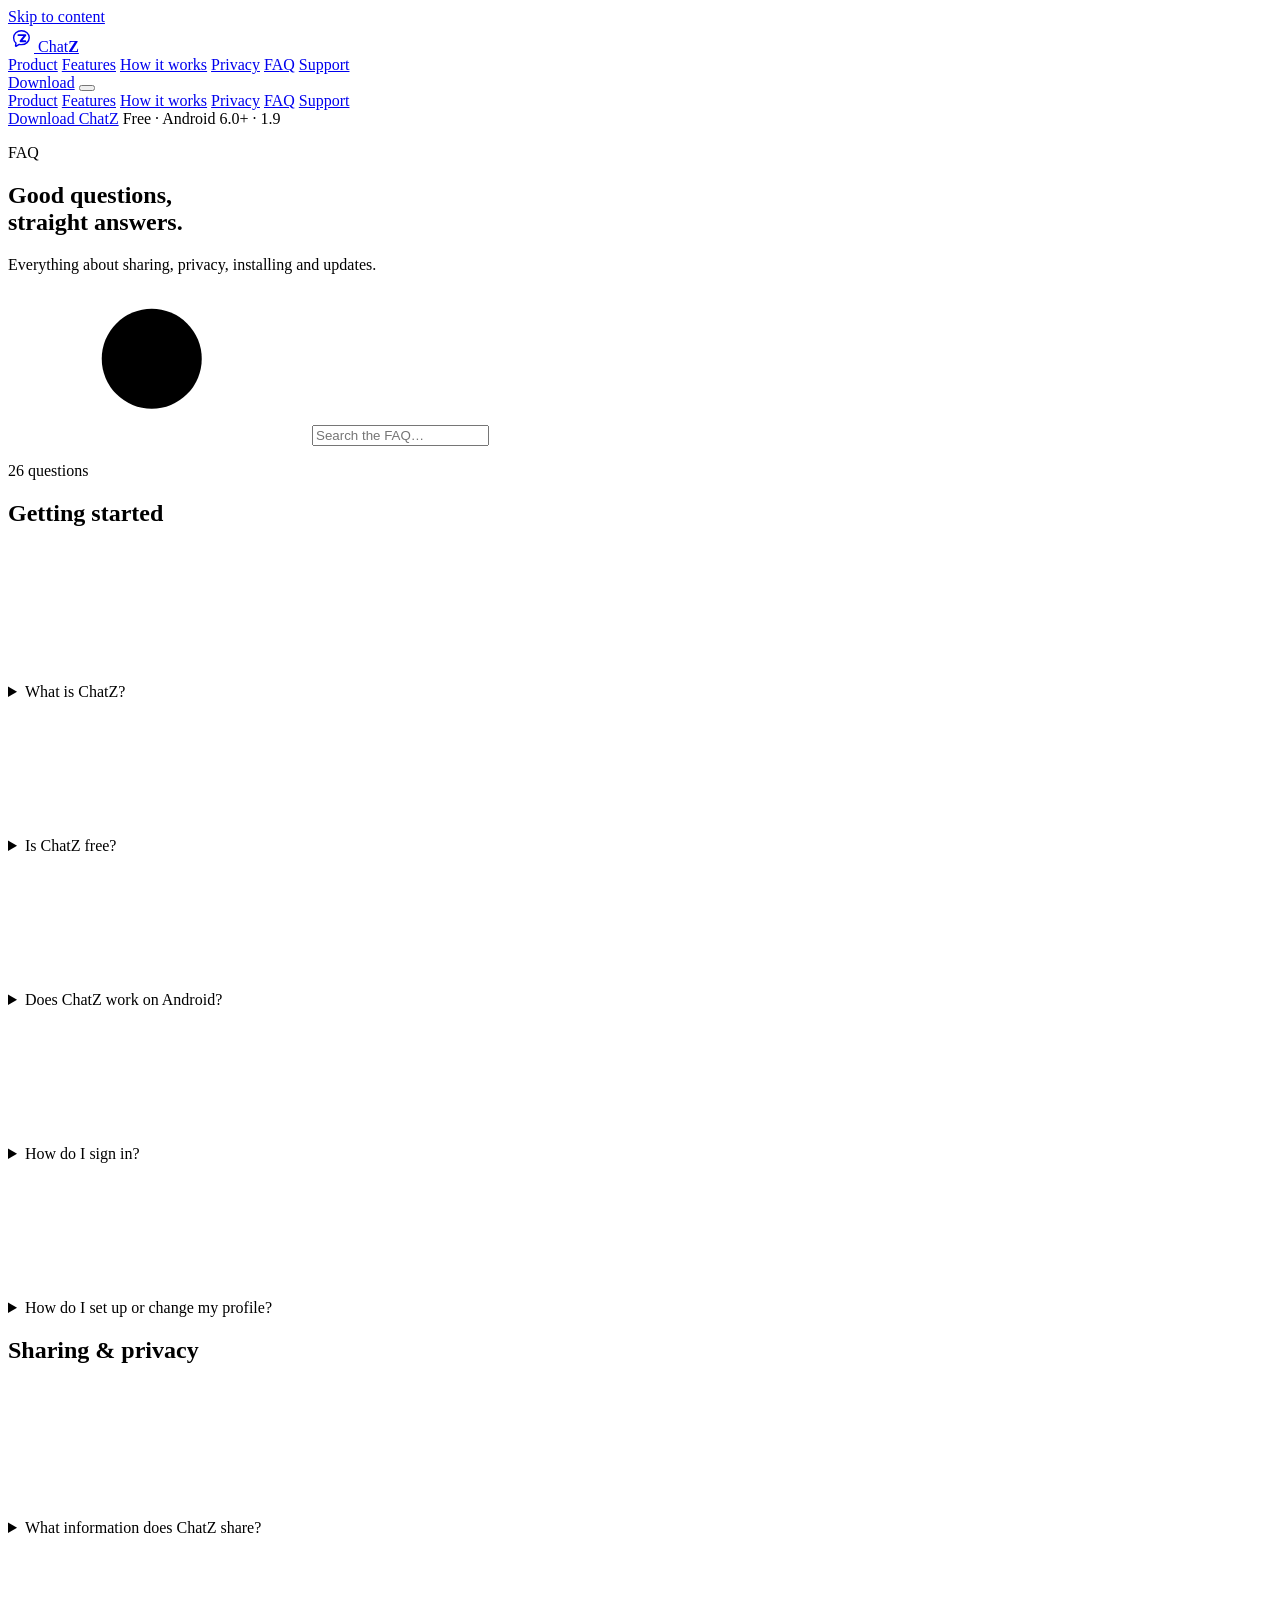
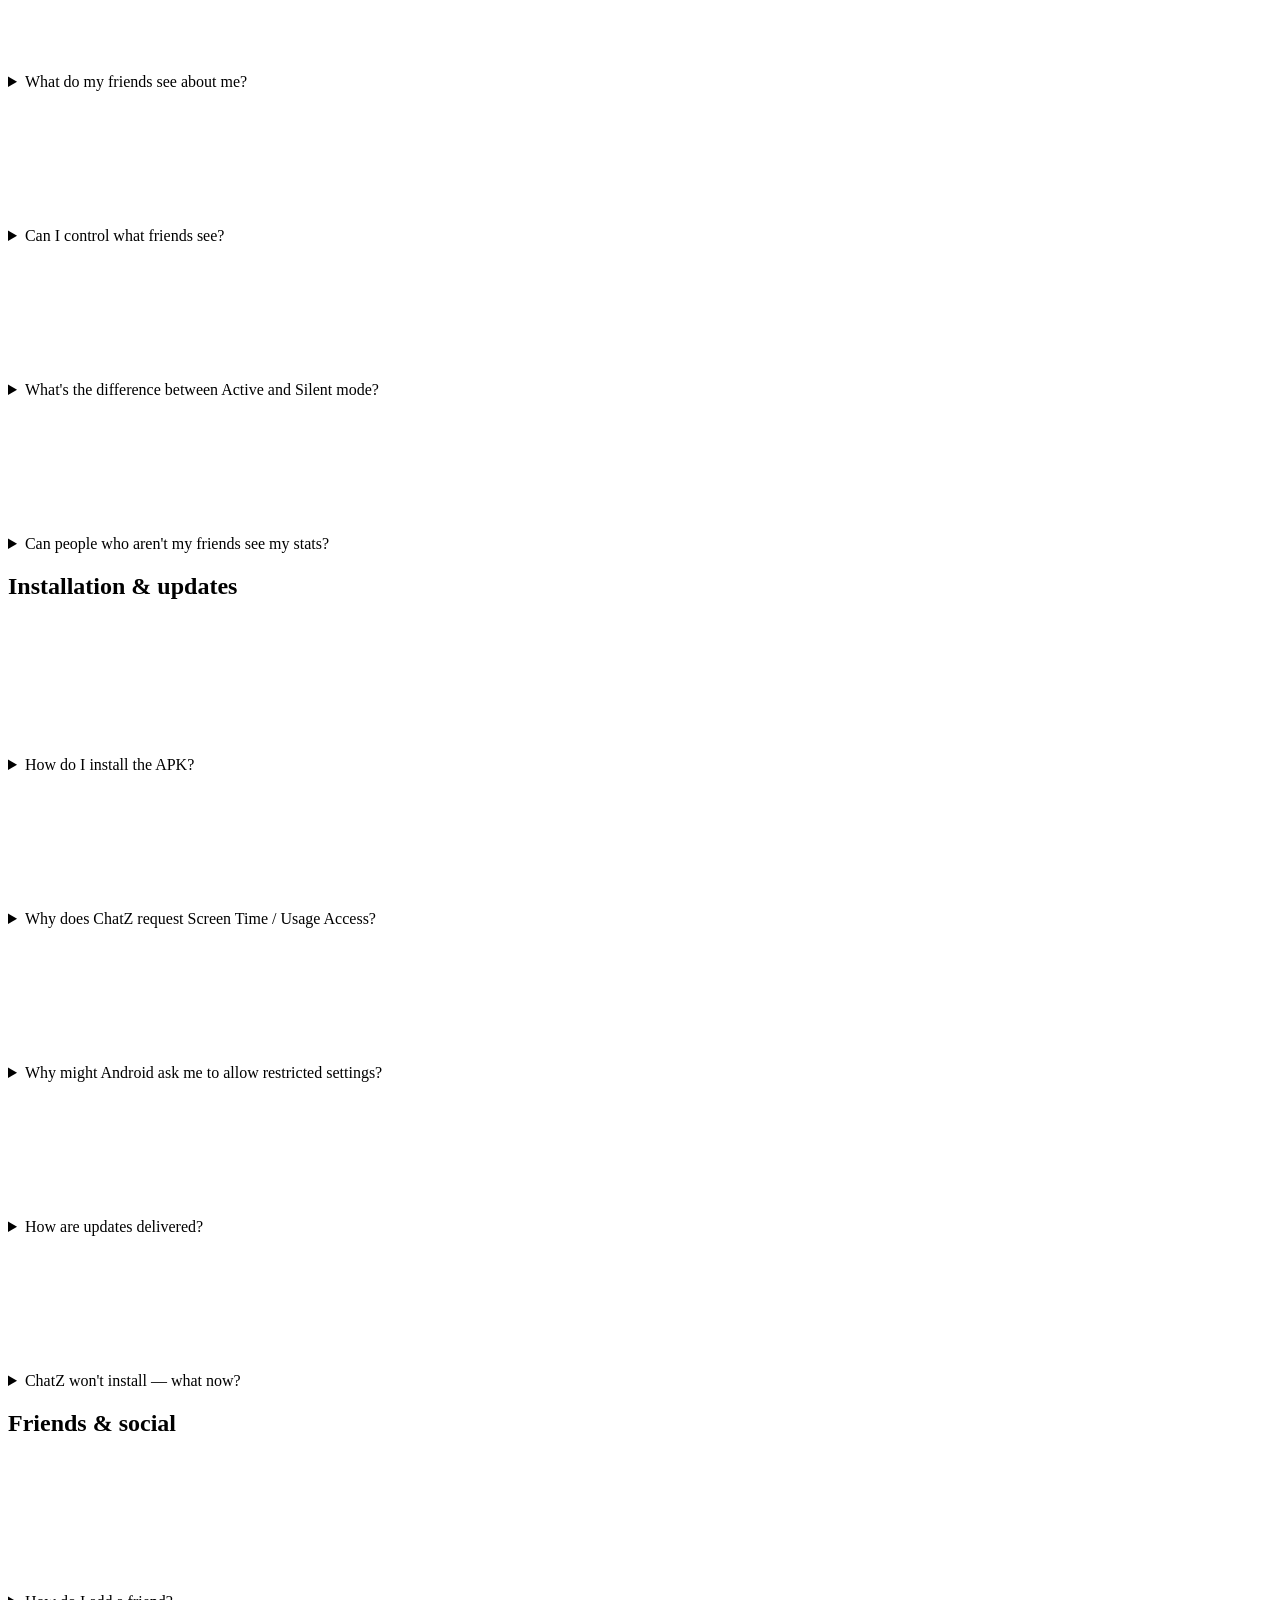
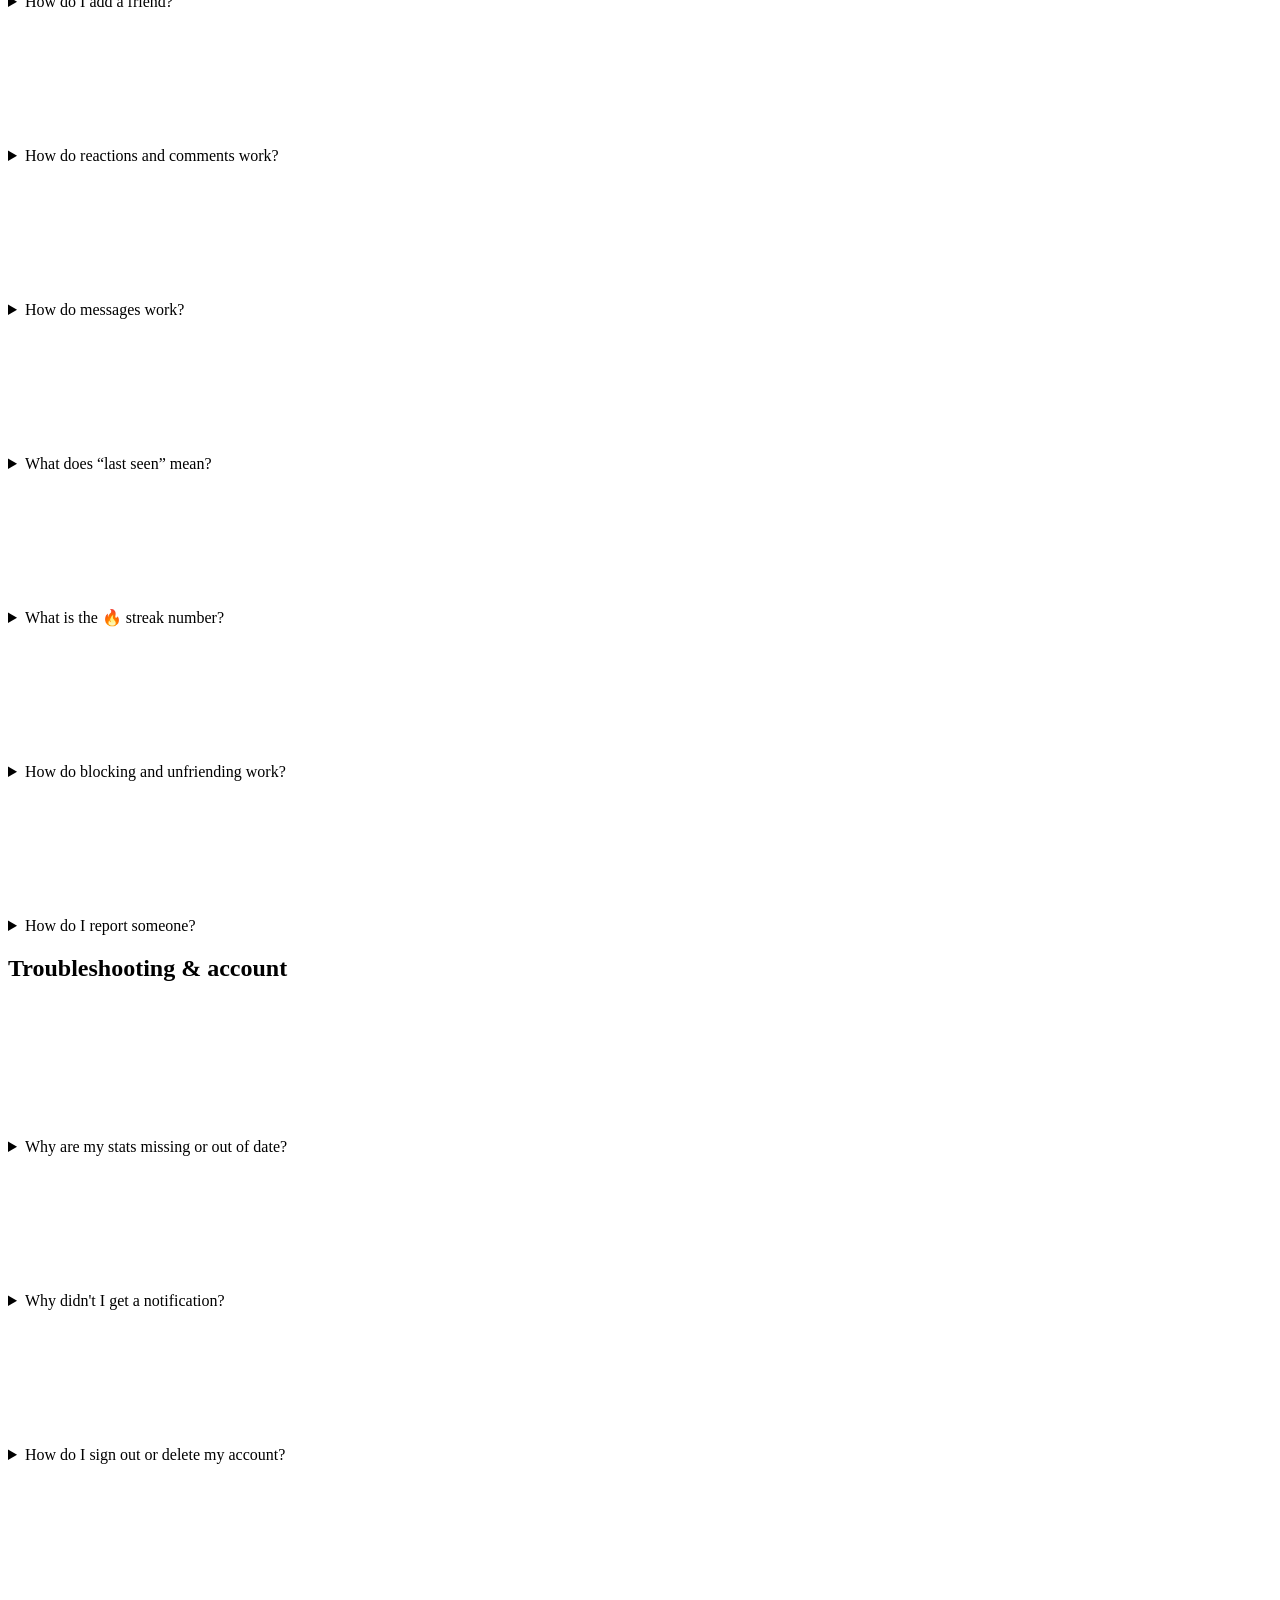
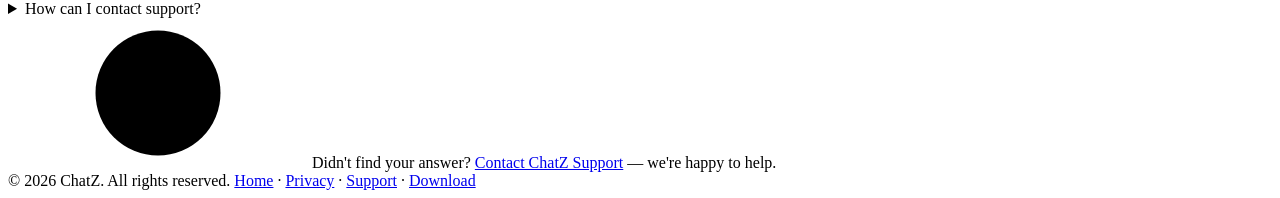
==== faq.html @ ac5f116c "Polish canonical URLs for clean routes" ====
<!DOCTYPE html>
<html lang="en">
<head>
  <meta charset="UTF-8" />
  <meta name="viewport" content="width=device-width, initial-scale=1.0, viewport-fit=cover" />
  <title>FAQ — ChatZ</title>
  <meta name="description" content="Answers about ChatZ: what it shares, privacy controls, installing the APK, restricted settings, updates, permissions, friends, and support." />
  <meta name="theme-color" content="#070709" />
  <link rel="icon" type="image/svg+xml" href="assets/favicon.svg" />
  <link rel="preload" href="assets/fonts/InterVariable.woff2" as="font" type="font/woff2" crossorigin />
  <link rel="stylesheet" href="css/styles.css" />
  <meta property="og:type" content="website" />
  <meta property="og:site_name" content="ChatZ" />
  <meta property="og:title" content="FAQ — ChatZ" />
  <meta property="og:description" content="Answers about sharing, privacy, installing, updates and support." />
  <link rel="canonical" href="https://chatz-website.vercel.app/faq" />
  <meta property="og:url" content="https://chatz-website.vercel.app/faq" />
  <meta property="og:image" content="https://chatz-website.vercel.app/assets/og.png" />
  <meta property="og:image:width" content="1200" />
  <meta property="og:image:height" content="630" />
  <meta property="og:image:alt" content="ChatZ — a dark app screen showing today's screen time shared with a small circle of friends" />
  <meta name="twitter:card" content="summary_large_image" />
  <meta name="twitter:title" content="FAQ — ChatZ" />
  <meta name="twitter:description" content="Answers about sharing, privacy, installing, updates and support." />
  <meta name="twitter:image" content="https://chatz-website.vercel.app/assets/og.png" />
</head>
<body>

<a class="skip-link" href="#main">Skip to content</a>

<svg xmlns="http://www.w3.org/2000/svg" style="display:none" aria-hidden="true">
  <symbol id="i-arrow-right" viewBox="0 0 24 24"><line x1="5" y1="12" x2="19" y2="12"/><polyline points="12 5 19 12 12 19"/></symbol>
  <symbol id="i-plus" viewBox="0 0 24 24"><line x1="12" y1="5" x2="12" y2="19"/><line x1="5" y1="12" x2="19" y2="12"/></symbol>
  <symbol id="i-search" viewBox="0 0 24 24"><circle cx="11" cy="11" r="8"/><line x1="21" y1="21" x2="16.65" y2="16.65"/></symbol>
  <symbol id="i-buoy" viewBox="0 0 24 24"><circle cx="12" cy="12" r="10"/><circle cx="12" cy="12" r="4"/><line x1="4.93" y1="4.93" x2="9.17" y2="9.17"/><line x1="14.83" y1="14.83" x2="19.07" y2="19.07"/><line x1="14.83" y1="9.17" x2="19.07" y2="4.93"/><line x1="4.93" y1="19.07" x2="9.17" y2="14.83"/></symbol>
  <symbol id="i-download" viewBox="0 0 24 24"><path d="M21 15v4a2 2 0 0 1-2 2H5a2 2 0 0 1-2-2v-4"/><polyline points="7 10 12 15 17 10"/><line x1="12" y1="15" x2="12" y2="3"/></symbol>
  <symbol id="i-chevron" viewBox="0 0 24 24"><polyline points="6 9 12 15 18 9"/></symbol>
</svg>

<header class="nav" id="siteNav">
  <div class="container nav__inner">
    <a class="brand" href="/" aria-label="ChatZ — home">
      <span class="brand__mark" aria-hidden="true">
        <svg viewBox="0 0 120 120" width="26" height="26"><path d="M62 22c20.4 0 36 14.3 36 32 0 17.7-15.6 32-36 32-3.6 0-7.1-.5-10.3-1.3l-13.4 8.2c-1.6 1-3.7-.3-3.4-2.2l1.9-11.9C29.5 73.4 26 65.6 26 54c0-17.7 15.6-32 36-32z" fill="none" stroke="currentColor" stroke-width="6.5" stroke-linejoin="round"/><path d="M48 42h32l-22 28h22" fill="none" stroke="currentColor" stroke-width="9" stroke-linecap="round" stroke-linejoin="round"/></svg>
      </span>
      <span class="brand__word">Chat<b>Z</b></span>
    </a>
    <nav class="nav__links" aria-label="Primary">
      <a href="/#product">Product</a>
      <a href="/#features">Features</a>
      <a href="/#how">How it works</a>
      <a href="privacy">Privacy</a>
      <a href="faq" aria-current="page">FAQ</a>
      <a href="support">Support</a>
    </nav>
    <div class="nav__actions">
      <a class="btn btn--white btn--sm" href="/#download">Download</a>
      <button class="nav__burger" type="button" aria-expanded="false" aria-controls="mobileMenu" aria-label="Open menu">
        <span></span><span></span>
      </button>
    </div>
  </div>
</header>

<div class="mobile-menu" id="mobileMenu">
    <nav class="mobile-menu__links" aria-label="Mobile">
      <a href="/#product">Product</a>
      <a href="/#features">Features</a>
      <a href="/#how">How it works</a>
      <a href="privacy">Privacy</a>
      <a href="faq">FAQ</a>
      <a href="support">Support</a>
    </nav>
    <div class="mobile-menu__foot">
      <a class="btn btn--pink" href="/#download">Download ChatZ</a>
      <span class="mobile-menu__meta">Free · Android 6.0+ · <span data-release="version">1.9</span></span>
    </div>
  </div>


<main id="main">
  <section class="page-hero">
    <div class="hero__bg" aria-hidden="true"><div class="hero__glow"></div><div class="hero__noise"></div></div>
    <div class="container">
      <p class="eyebrow reveal-hero rh-1">FAQ</p>
      <h1 class="h1 reveal-hero rh-2">Good questions,<br/>straight answers.</h1>
      <p class="lede reveal-hero rh-3">Everything about sharing, privacy, installing and updates.</p>
      <label class="faq-search reveal-hero rh-4">
        <svg class="icon"><use href="#i-search"/></svg>
        <input type="text" id="faqSearch" placeholder="Search the FAQ…" autocomplete="off" spellcheck="false" aria-label="Search the FAQ" />
      </label>
    </div>
  </section>

  <section class="section doc">
    <div class="container doc__layout doc__layout--solo">
      <div class="doc__body">
        <p class="faq-count" id="faqCount" role="status">26 questions</p>

        <h2 class="faq-group reveal">Getting started</h2>
        <details class="acc reveal"><summary>What is ChatZ?<span class="acc__icon"><svg class="icon"><use href="#i-plus"/></svg></span></summary>
          <div class="acc__body"><p>ChatZ is a friend-only Android app that shares a summary of your digital day — screen time, top apps, data usage and activity status — with a circle of friends you personally accepted. There is no public feed, no follower system, no advertising, and no third-party analytics SDKs.</p></div></details>
        <details class="acc reveal"><summary>Is ChatZ free?<span class="acc__icon"><svg class="icon"><use href="#i-plus"/></svg></span></summary>
          <div class="acc__body"><p>Yes. ChatZ is free to download and use — no ads, no in-app purchases, no premium tier.</p></div></details>
        <details class="acc reveal"><summary>Does ChatZ work on Android?<span class="acc__icon"><svg class="icon"><use href="#i-plus"/></svg></span></summary>
          <div class="acc__body"><p>ChatZ is built for Android and runs on Android 6.0 and newer. It's distributed as a direct APK download (not through the Play Store), so you install it yourself — <a href="#install-apk">see the install steps</a>.</p></div></details>
        <details class="acc reveal"><summary>How do I sign in?<span class="acc__icon"><svg class="icon"><use href="#i-plus"/></svg></span></summary>
          <div class="acc__body"><p>ChatZ uses Google Sign-In only. Tap Continue with Google on the welcome screen — the account chooser opens. If nothing happens, check that you're online and that Google Play services is up to date. The first sign-in takes you through profile setup.</p></div></details>
        <details class="acc reveal"><summary>How do I set up or change my profile?<span class="acc__icon"><svg class="icon"><use href="#i-plus"/></svg></span></summary>
          <div class="acc__body"><p>First sign-in walks you through your name, a unique @handle, an avatar and a daily goal. To change anything later, open the Me tab — name, avatar, bio and socials live there. Friends find you by your @handle.</p></div></details>

        <h2 class="faq-group reveal">Sharing &amp; privacy</h2>
        <details class="acc reveal"><summary>What information does ChatZ share?<span class="acc__icon"><svg class="icon"><use href="#i-plus"/></svg></span></summary>
          <div class="acc__body"><p>Only today's device summary — screen time (total and per app), data usage, battery state and whether you're on Wi-Fi or mobile data — plus your presence (online / last seen) and your streak. Never photos, files, location, contacts, camera, microphone, notification contents, other apps' messages, or browser history.</p></div></details>
        <details class="acc reveal"><summary>What do my friends see about me?<span class="acc__icon"><svg class="icon"><use href="#i-plus"/></svg></span></summary>
          <div class="acc__body"><p>Only what you allow in Profile → Privacy, and only today's summary — never your bio, date of birth or education. A category you switch off isn't shown to friends at all (no “0”, no old value — it's simply absent), and it's removed from your stored snapshot right away. In Silent mode, friends see “Stats sharing is paused” instead of any numbers.</p></div></details>
        <details class="acc reveal"><summary>Can I control what friends see?<span class="acc__icon"><svg class="icon"><use href="#i-plus"/></svg></span></summary>
          <div class="acc__body"><p>Yes, per category. Screen time, app usage, data usage and active status each have their own switch in Profile → Privacy, and the Active / Silent mode switch pauses everything at once. Enforcement is server-side: what you turn off can't be read by anyone, not just hidden in the app's interface. <a href="/#privacy">Try the interactive demo</a> on the home page.</p></div></details>
        <details class="acc reveal"><summary>What's the difference between Active and Silent mode?<span class="acc__icon"><svg class="icon"><use href="#i-plus"/></svg></span></summary>
          <div class="acc__body"><p>The mode control is on your Home dashboard. Active (the default) shares today's stats with your friends according to your individual category switches — Active never overrides a category you've switched off. Silent immediately stops all stat sharing: friends see a “Stats sharing is paused” notice instead of your numbers, and you appear offline while Silent is on. Switching back to Active restores exactly what you had switched on — Silent never changes your category settings.</p></div></details>
        <details class="acc reveal"><summary>Can people who aren't my friends see my stats?<span class="acc__icon"><svg class="icon"><use href="#i-plus"/></svg></span></summary>
          <div class="acc__body"><p>No. Usage stats and presence are readable only by you and by mutual friends — enforced by Firebase security rules. Blocked accounts can't see your profile, stats or online status, and can't message or re-request you while blocked.</p></div></details>

        <h2 class="faq-group reveal">Installation &amp; updates</h2>
        <details class="acc reveal" id="install-apk"><summary>How do I install the APK?<span class="acc__icon"><svg class="icon"><use href="#i-plus"/></svg></span></summary>
          <div class="acc__body"><ol>
            <li>Tap <a href="/#download">Download for Android</a> and open the downloaded APK.</li>
            <li>Android will ask to allow installs from your browser or file manager — allow it for this install.</li>
            <li>Tap Install, then open ChatZ and sign in with Google.</li>
          </ol><p>Only download ChatZ from this website or the official GitHub Releases page — the download is SHA-256 checksummed so you can verify it.</p></div></details>
        <details class="acc reveal"><summary>Why does ChatZ request Screen Time / Usage Access?<span class="acc__icon"><svg class="icon"><use href="#i-plus"/></svg></span></summary>
          <div class="acc__body"><p>Real screen-time numbers can only be read with Android's Usage access permission — it's a special access grant, not a regular permission. ChatZ uses it solely to build your daily summary on your device; raw per-app lists, screenshots, browser history, messages and credentials are never uploaded. Without it, ChatZ shows an honest “no access” state instead of fake numbers.</p></div></details>
        <details class="acc reveal"><summary>Why might Android ask me to allow restricted settings?<span class="acc__icon"><svg class="icon"><use href="#i-plus"/></svg></span></summary>
          <div class="acc__body"><p>Android 13+ blocks sensitive permissions — like Usage access — for apps installed outside the Play Store, so the toggle can look greyed out with a “Restricted setting” warning. That's Android being careful with sideloaded apps, not a problem with ChatZ. You unlock it once per device: <b>App info → ⋮ menu → Allow restricted settings</b>, confirm with your PIN or fingerprint, then toggle Usage access on. <a href="/support#restricted-settings">Full walkthrough</a>.</p></div></details>
        <details class="acc reveal"><summary>How are updates delivered?<span class="acc__icon"><svg class="icon"><use href="#i-plus"/></svg></span></summary>
          <div class="acc__body"><p>ChatZ checks for updates automatically and shows a card when a new version is available — new builds ship on the <a href="https://github.com/editsu4k-coder/chatz/releases" target="_blank" rel="noopener noreferrer">GitHub Releases page</a>, and the app verifies each download's SHA-256 checksum before installing. You can always grab the latest APK from this website too.</p></div></details>
        <details class="acc reveal"><summary>ChatZ won't install — what now?<span class="acc__icon"><svg class="icon"><use href="#i-plus"/></svg></span></summary>
          <div class="acc__body"><p>Make sure the download completed (the APK is around 9 MB), that “Install unknown apps” is allowed for the app you opened the APK with, and that you have enough free storage. If an older ChatZ is installed with a lower version code, the new one installs straight over it and keeps your data.</p></div></details>

        <h2 class="faq-group reveal">Friends &amp; social</h2>
        <details class="acc reveal"><summary>How do I add a friend?<span class="acc__icon"><svg class="icon"><use href="#i-plus"/></svg></span></summary>
          <div class="acc__body"><p>Friends tab → Find people → search their @handle or name → tap Add. They accept from their Friends tab, and then you can see each other's shared screen-time stats. Requests also appear as in-app notifications.</p></div></details>
        <details class="acc reveal"><summary>How do reactions and comments work?<span class="acc__icon"><svg class="icon"><use href="#i-plus"/></svg></span></summary>
          <div class="acc__body"><p>Open a friend from the Friends tab and react or comment on their screen-time card. They get an in-app notification, and you can reply in threads on the card. Reactions and comments expire after 24 hours — today is today.</p></div></details>
        <details class="acc reveal"><summary>How do messages work?<span class="acc__icon"><svg class="icon"><use href="#i-plus"/></svg></span></summary>
          <div class="acc__body"><p>Tap the message icon on a friend's card in the Friends tab. Messages are delivered through your account and a dot on the Friends tab marks unread conversations.</p></div></details>
        <details class="acc reveal"><summary>What does “last seen” mean?<span class="acc__icon"><svg class="icon"><use href="#i-plus"/></svg></span></summary>
          <div class="acc__body"><p>It shows when a friend was last active in ChatZ — updated while the app is open and marked away shortly after it closes. While Silent mode is on you appear offline: presence stops updating and friends see you as away, just like when the app is closed.</p></div></details>
        <details class="acc reveal"><summary>What is the 🔥 streak number?<span class="acc__icon"><svg class="icon"><use href="#i-plus"/></svg></span></summary>
          <div class="acc__body"><p>It counts the consecutive days you've opened ChatZ — one more each day you come back, reset to 1 after a missed day. Your streak sits on your Home card and friends can see it on your card too. It's just a habit badge: no data behind it beyond the day counter itself.</p></div></details>
        <details class="acc reveal"><summary>How do blocking and unfriending work?<span class="acc__icon"><svg class="icon"><use href="#i-plus"/></svg></span></summary>
          <div class="acc__body"><p>Open someone's profile (or their card in the Friends tab) and use the menu in the top-right. Unfriend removes the friendship for both of you right away; they get a notification. Block additionally stops them from messaging you, seeing your profile, stats or online status, or sending you friend requests — any friendship and pending requests are removed. Blocking doesn't report them. Unblocking lets them see your shared stats and send a new request again, but it does not restore the friendship automatically.</p></div></details>
        <details class="acc reveal"><summary>How do I report someone?<span class="acc__icon"><svg class="icon"><use href="#i-plus"/></svg></span></summary>
          <div class="acc__body"><p>Open their profile → menu (top-right) → Report, pick a reason and optionally add details. Reports are private — the person is never told, and they can never read the report or see who sent it. Reporting doesn't block or unfriend anyone; if you also want to stop them, block them separately.</p></div></details>

        <h2 class="faq-group reveal">Troubleshooting &amp; account</h2>
        <details class="acc reveal"><summary>Why are my stats missing or out of date?<span class="acc__icon"><svg class="icon"><use href="#i-plus"/></svg></span></summary>
          <div class="acc__body"><p>Two usual causes: Usage access was revoked (ChatZ shows a permission screen — re-grant it from there), or Android deferred the background sync. Opening the app refreshes immediately; for reliable background syncing, keep ChatZ exempt from battery optimization (Settings → Permissions → Background activity).</p></div></details>
        <details class="acc reveal"><summary>Why didn't I get a notification?<span class="acc__icon"><svg class="icon"><use href="#i-plus"/></svg></span></summary>
          <div class="acc__body"><p>Check in-app notification preferences in your profile, and make sure Android notifications for ChatZ are on — Me → Settings → Permissions shows the live state. Note that background alerts depend on Google Play services delivering them; ChatZ also shows unread dots in the app.</p></div></details>
        <details class="acc reveal"><summary>How do I sign out or delete my account?<span class="acc__icon"><svg class="icon"><use href="#i-plus"/></svg></span></summary>
          <div class="acc__body"><p>Sign out from the Me tab — that removes your session from this device. There's no in-app delete button yet; email ChatZ Support to delete your account and data.</p></div></details>
        <details class="acc reveal"><summary>How can I contact support?<span class="acc__icon"><svg class="icon"><use href="#i-plus"/></svg></span></summary>
          <div class="acc__body"><p>Email <a href="mailto:chatz.org@gmail.com">chatz.org@gmail.com</a> — we aim to reply within 24 hours on weekdays. For anything quick, Telegram <a href="https://t.me/Mirmajid01" target="_blank" rel="noopener noreferrer">@Mirmajid01</a> is the fastest way to reach the developer. More options on the <a href="support">Support page</a>.</p></div></details>

        <div class="faq-foot reveal">
          <svg class="icon"><use href="#i-buoy"/></svg>
          <span>Didn't find your answer? <a href="support">Contact ChatZ Support</a> — we're happy to help.</span>
        </div>
      </div>
    </div>
  </section>
</main>

<footer class="footer">
  <div class="container footer__base footer__base--solo">
    <span>© 2026 ChatZ. All rights reserved.</span>
    <span><a href="/">Home</a> · <a href="privacy">Privacy</a> · <a href="support">Support</a> · <a href="/#download">Download</a></span>
  </div>
</footer>

<div class="cursor" id="cursor" aria-hidden="true"></div>
<script src="js/site-config.js"></script>
<script src="js/main.js"></script>
<script src="js/release.js"></script>
</body>
</html>
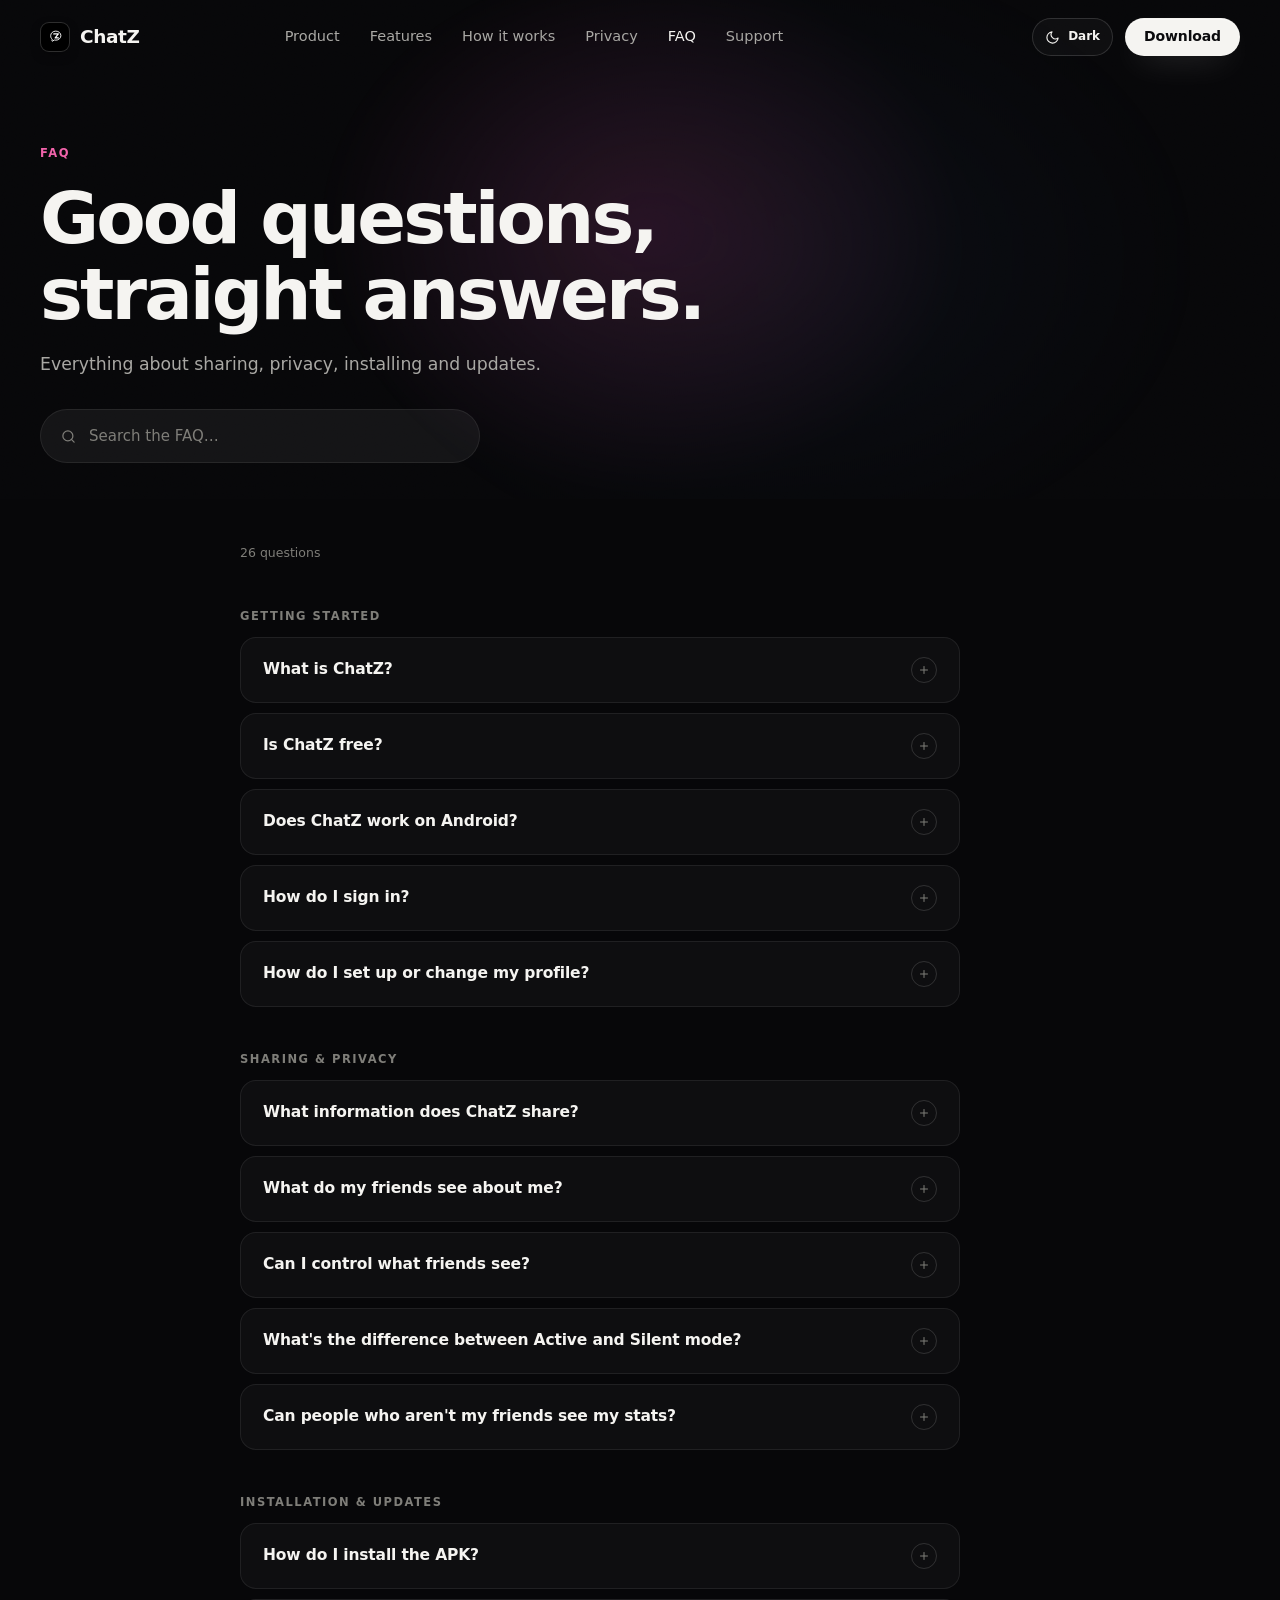
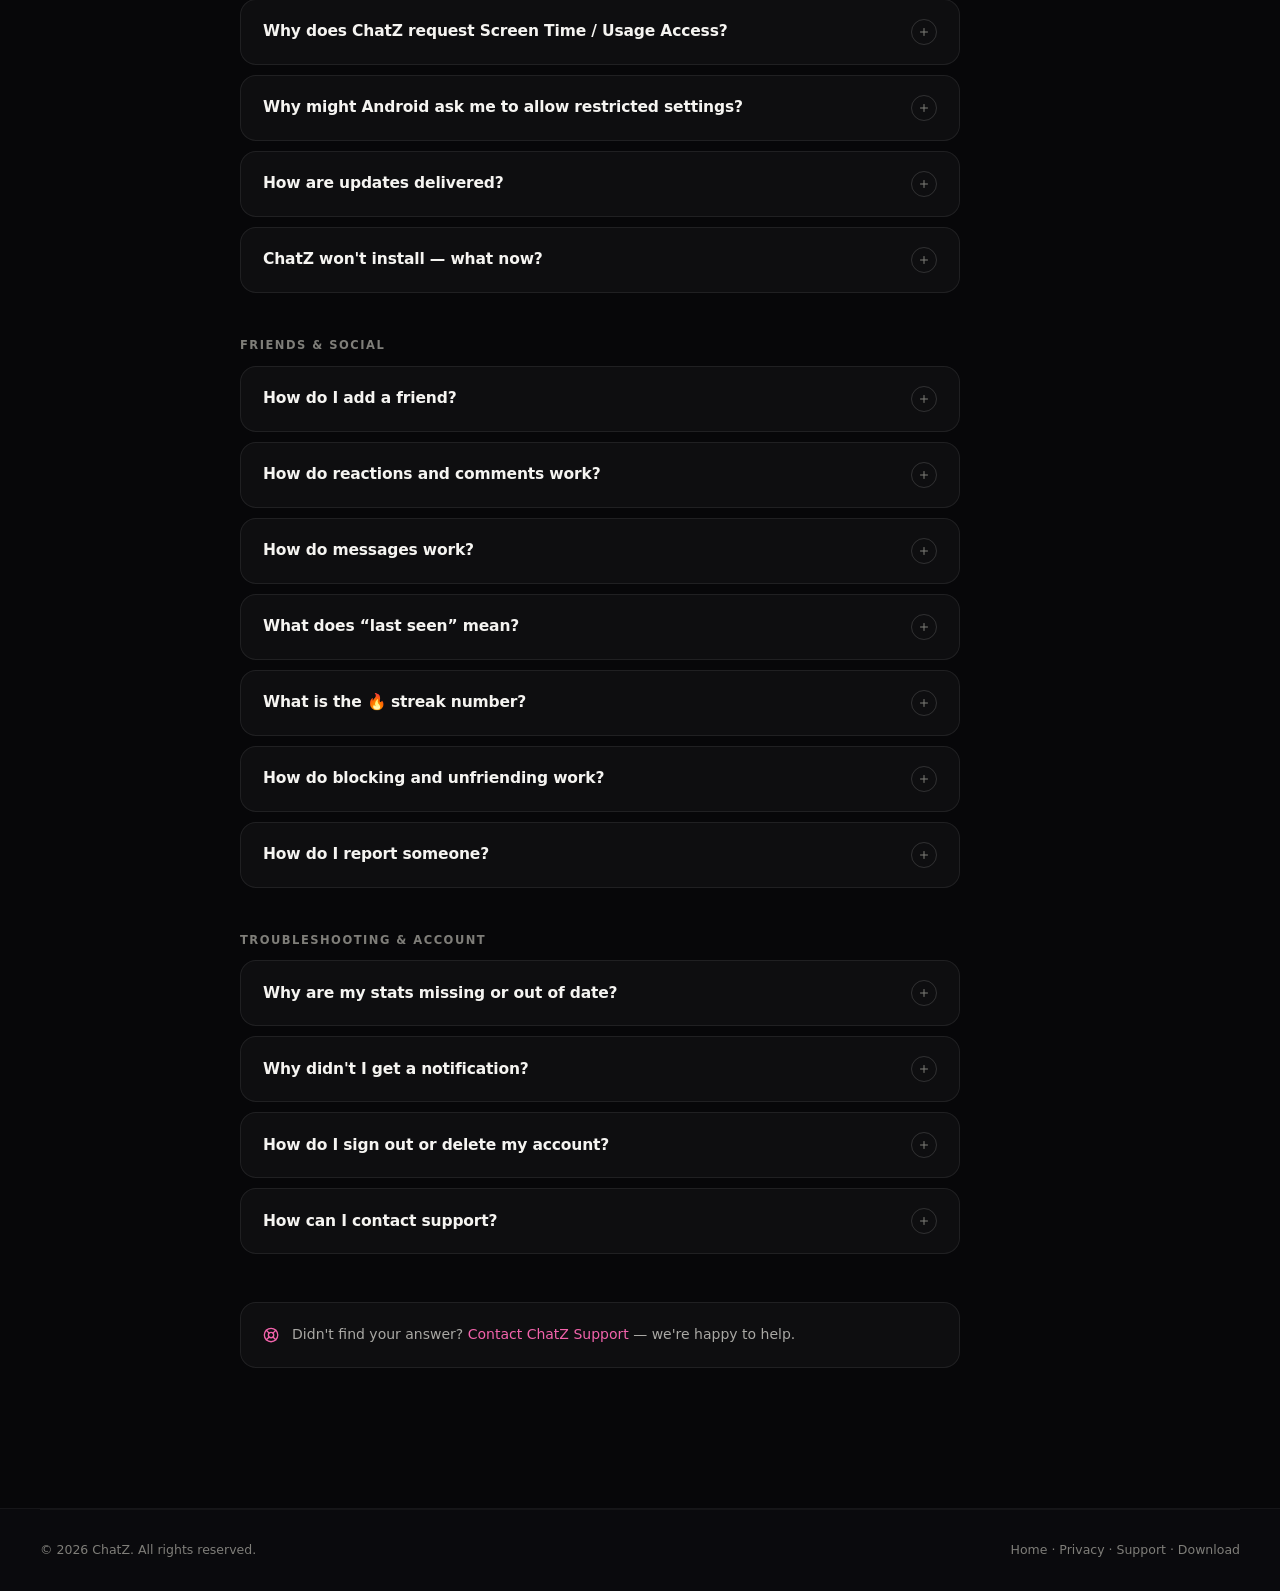
==== commit 87f2bf59: "Add theme toggle to site navigation" ====
--- a/faq.html
+++ b/faq.html
@@ -54,6 +54,7 @@
       <a href="support">Support</a>
     </nav>
     <div class="nav__actions">
+      <button class="theme-toggle" id="themeToggle" type="button" aria-label="Switch to light theme" title="Switch to light theme"><svg data-theme-icon viewBox="0 0 24 24" fill="none" stroke="currentColor" stroke-width="1.8" stroke-linecap="round" stroke-linejoin="round" aria-hidden="true"><path d="M21 12.79A9 9 0 1 1 11.21 3 7 7 0 0 0 21 12.79z"></path></svg><span class="theme-toggle__label">Dark</span></button>
       <a class="btn btn--white btn--sm" href="/#download">Download</a>
       <button class="nav__burger" type="button" aria-expanded="false" aria-controls="mobileMenu" aria-label="Open menu">
         <span></span><span></span>
--- a/css/styles.css
+++ b/css/styles.css
@@ -0,0 +1,1413 @@
+/* ==========================================================================
+   ChatZ — website design system
+   Dark, editorial, restrained. Accent: the app's own pink (oklch .66/.22/350
+   ≈ #ED46A5), lifted slightly for contrast on near-black.
+   ========================================================================== */
+
+@font-face {
+  font-family: "Inter";
+  src: url("../assets/fonts/InterVariable.woff2") format("woff2");
+  font-weight: 100 900;
+  font-style: normal;
+  font-display: swap;
+}
+
+:root {
+  /* Surfaces */
+  --bg: #070709;
+  --bg-2: #0a0a0d;
+  --surface: rgba(255, 255, 255, 0.032);
+  --surface-2: rgba(255, 255, 255, 0.055);
+  --line: rgba(255, 255, 255, 0.075);
+  --line-2: rgba(255, 255, 255, 0.14);
+
+  /* Type */
+  --t1: #f5f4f1;
+  --t2: #a9a8a4;
+  --t3: #7f7e79;
+
+  /* Accent — the ChatZ app pink */
+  --accent: #f263ab;
+  --accent-deep: #ed46a5;
+  --accent-soft: rgba(242, 99, 171, 0.13);
+  --accent-glow: rgba(237, 70, 165, 0.22);
+  --on-accent: #200413;
+
+  /* Semantic */
+  --ok: #5bc663;
+  --warn: #fd9320;
+
+  /* In-app mockup surfaces */
+  --app-bg: #0b0c10;
+  --app-card: rgba(255, 255, 255, 0.045);
+  --app-card-2: rgba(255, 255, 255, 0.07);
+  --app-line: rgba(255, 255, 255, 0.065);
+
+  /* Shape */
+  --r-sm: 10px;
+  --r-md: 16px;
+  --r-lg: 22px;
+  --r-xl: 30px;
+
+  /* Motion */
+  --ease: cubic-bezier(0.22, 1, 0.36, 1);
+  --ease-io: cubic-bezier(0.65, 0, 0.35, 1);
+  --t-fast: 180ms;
+  --t-med: 320ms;
+
+  --container: 1200px;
+  --gutter: clamp(18px, 4vw, 32px);
+  --sec: clamp(88px, 11vw, 152px);
+}
+
+/* ---------- Reset & base ---------- */
+*, *::before, *::after { box-sizing: border-box; }
+* { margin: 0; }
+
+html {
+  scroll-behavior: smooth;
+  scroll-padding-top: 88px;
+  -webkit-text-size-adjust: 100%;
+}
+
+body {
+  background: var(--bg);
+  color: var(--t1);
+  font-family: "Inter", system-ui, -apple-system, "Segoe UI", Roboto, sans-serif;
+  font-size: 16px;
+  line-height: 1.65;
+  -webkit-font-smoothing: antialiased;
+  text-rendering: optimizeLegibility;
+  overflow-x: clip;
+}
+
+img, svg { display: block; }
+a { color: inherit; text-decoration: none; }
+button { font: inherit; color: inherit; background: none; border: 0; cursor: pointer; }
+input { font: inherit; color: inherit; }
+ul, ol { padding: 0; }
+h1, h2, h3, h4 { line-height: 1.12; text-wrap: balance; }
+
+::selection { background: rgba(242, 99, 171, 0.32); color: #fff; }
+
+:focus-visible {
+  outline: 2px solid var(--accent);
+  outline-offset: 3px;
+  border-radius: 4px;
+}
+
+/* ---------- Native tap feedback ---------- */
+/* Replace the browser's default blue touch flash with ChatZ's pink accent. */
+:where(a, button, [role="button"], summary, label, input, select, textarea) {
+  -webkit-tap-highlight-color: transparent;
+  tap-highlight-color: transparent;
+}
+@media (hover: none) {
+  .btn:active {
+    transform: scale(0.985);
+    box-shadow: 0 0 0 3px rgba(242, 99, 171, 0.14), 0 8px 24px -14px var(--accent-glow);
+  }
+  .nav__burger:active,
+  .mobile-menu__links a:active,
+  .textlink:active {
+    color: var(--accent);
+    background-color: var(--accent-soft);
+  }
+}
+
+.skip-link {
+  position: fixed; top: -60px; left: 16px; z-index: 200;
+  background: var(--accent-deep); color: #fff;
+  padding: 10px 18px; border-radius: 999px;
+  font-size: 14px; font-weight: 600;
+  transition: top var(--t-fast) var(--ease);
+}
+.skip-link:focus-visible { top: 14px; }
+
+.icon { width: 1.15em; height: 1.15em; fill: none; stroke: currentColor; stroke-width: 2; stroke-linecap: round; stroke-linejoin: round; flex: none; }
+
+/* Scrollbars (WebKit) — subtle */
+::-webkit-scrollbar { width: 10px; height: 10px; }
+::-webkit-scrollbar-thumb { background: rgba(255, 255, 255, 0.12); border-radius: 8px; border: 3px solid var(--bg); }
+::-webkit-scrollbar-track { background: transparent; }
+
+/* ---------- Layout primitives ---------- */
+.container { width: min(var(--container), 100% - var(--gutter) * 2); margin-inline: auto; }
+
+.section { padding-block: var(--sec); position: relative; }
+.section--tint {
+  background:
+    radial-gradient(60% 50% at 50% 0%, rgba(255, 255, 255, 0.022), transparent 70%),
+    var(--bg-2);
+  border-block: 1px solid rgba(255, 255, 255, 0.045);
+}
+
+.section-head { max-width: 720px; margin: 0 auto clamp(40px, 6vw, 72px); text-align: center; }
+
+.eyebrow {
+  font-size: 11.5px;
+  font-weight: 600;
+  letter-spacing: 0.14em;
+  text-transform: uppercase;
+  color: var(--accent);
+  margin-bottom: 18px;
+}
+
+.h2 { font-size: clamp(2.05rem, 4.4vw, 3.5rem); font-weight: 650; letter-spacing: -0.035em; }
+.h2--center { text-align: center; }
+.h3 { font-size: clamp(1.3rem, 2.2vw, 1.7rem); font-weight: 620; letter-spacing: -0.02em; }
+
+.lede { font-size: clamp(1.03rem, 1.35vw, 1.2rem); color: var(--t2); max-width: 58ch; margin-top: 18px; }
+.lede--center { margin-inline: auto; }
+.body { color: var(--t2); margin-top: 14px; max-width: 56ch; }
+
+.textlink {
+  display: inline-flex; align-items: center; gap: 7px;
+  color: var(--t1); font-weight: 550; font-size: 15px;
+  transition: color var(--t-fast) var(--ease), gap var(--t-fast) var(--ease);
+}
+.textlink .icon { color: var(--accent); transition: transform var(--t-fast) var(--ease); }
+.textlink:hover { color: #fff; }
+.textlink:hover .icon { transform: translateX(3px); }
+
+/* ---------- Buttons ---------- */
+.btn {
+  display: inline-flex; align-items: center; justify-content: center; gap: 9px;
+  font-weight: 570; letter-spacing: -0.01em;
+  height: 46px; padding-inline: 22px;
+  border-radius: 999px;
+  border: 1px solid transparent;
+  transition: transform var(--t-fast) var(--ease), box-shadow var(--t-fast) var(--ease),
+    background var(--t-fast) var(--ease), border-color var(--t-fast) var(--ease), color var(--t-fast) var(--ease);
+  white-space: nowrap;
+  user-select: none;
+}
+.btn:active { transform: scale(0.97); }
+
+.btn--sm { height: 38px; padding-inline: 18px; font-size: 14px; }
+.btn--lg { height: 50px; padding-inline: 26px; font-size: 15.5px; }
+.btn--xl { height: 58px; padding-inline: 32px; font-size: 16.5px; }
+
+.btn--white {
+  background: #f5f4f1; color: #0b0b0e;
+  box-shadow: 0 1px 0 rgba(255, 255, 255, 0.35) inset, 0 12px 34px -14px rgba(255, 255, 255, 0.28);
+}
+.btn--white:hover { background: #fff; box-shadow: 0 1px 0 rgba(255,255,255,.35) inset, 0 16px 44px -14px rgba(255, 255, 255, 0.42); transform: translateY(-1px); }
+
+.btn--ghost {
+  background: rgba(255, 255, 255, 0.045); color: var(--t1);
+  border-color: var(--line);
+}
+.btn--ghost:hover { background: rgba(255, 255, 255, 0.085); border-color: var(--line-2); transform: translateY(-1px); }
+
+.btn--pink {
+  background: linear-gradient(180deg, #f873b6, var(--accent-deep));
+  color: var(--on-accent);
+  box-shadow: 0 1px 0 rgba(255, 255, 255, 0.4) inset, 0 18px 50px -16px var(--accent-glow), 0 0 0 1px rgba(237, 70, 165, 0.5);
+}
+.btn--pink:hover { box-shadow: 0 1px 0 rgba(255,255,255,.4) inset, 0 22px 64px -14px rgba(237, 70, 165, 0.5), 0 0 0 1px rgba(237,70,165,.65); transform: translateY(-1px); }
+
+/* ---------- Reveal system ---------- */
+.js .reveal {
+  opacity: 0;
+  transform: translateY(26px);
+  transition: opacity 0.9s var(--ease) var(--rd, 0s), transform 0.9s var(--ease) var(--rd, 0s);
+  transition-delay: calc(var(--d, 0) * 90ms);
+}
+.js .reveal.in { opacity: 1; transform: none; }
+
+/* ---------- Navigation ---------- */
+.nav {
+  position: fixed; inset-inline: 0; top: 0; z-index: 60;
+  transition: background var(--t-med) var(--ease), border-color var(--t-med) var(--ease), backdrop-filter var(--t-med) var(--ease);
+  border-bottom: 1px solid transparent;
+}
+.nav.is-scrolled {
+  background: rgba(7, 7, 9, 0.68);
+  -webkit-backdrop-filter: blur(18px) saturate(1.5);
+  backdrop-filter: blur(18px) saturate(1.5);
+  border-bottom-color: var(--line);
+}
+
+.nav__inner { display: flex; align-items: center; gap: 28px; height: 74px; transition: height var(--t-med) var(--ease); position: relative; z-index: 61; }
+.nav.is-scrolled .nav__inner { height: 62px; }
+
+.brand { display: inline-flex; align-items: center; gap: 10px; flex: none; }
+.brand__mark {
+  width: 30px; height: 30px; border-radius: 9px;
+  display: grid; place-items: center;
+  background: #000; color: #fff;
+  border: 1px solid rgba(255, 255, 255, 0.18);
+  box-shadow: 0 4px 14px -6px rgba(0, 0, 0, 0.8);
+}
+.brand__mark svg { width: 17px; height: 17px; }
+.brand__word { font-size: 18.5px; font-weight: 550; letter-spacing: -0.02em; }
+.brand__word b { font-weight: 780; }
+
+.nav__links { display: flex; gap: 4px; margin-inline: auto; }
+.nav__links a {
+  font-size: 14.5px; font-weight: 500; color: var(--t2);
+  padding: 8px 13px; border-radius: 999px;
+  white-space: nowrap;
+  transition: color var(--t-fast) var(--ease), background var(--t-fast) var(--ease);
+}
+.nav__links a:hover { color: var(--t1); background: rgba(255, 255, 255, 0.05); }
+.nav__links a[aria-current="page"] { color: var(--t1); }
+
+.nav__actions { display: flex; align-items: center; gap: 12px; margin-left: auto; flex: none; }
+
+.nav__burger {
+  display: none;
+  width: 40px; height: 40px; border-radius: 12px;
+  border: 1px solid var(--line);
+  position: relative;
+}
+.nav__burger span {
+  position: absolute; left: 11px; right: 11px; height: 1.6px;
+  background: var(--t1); border-radius: 2px;
+  transition: transform var(--t-med) var(--ease), top var(--t-med) var(--ease), opacity var(--t-med) var(--ease);
+}
+.nav__burger span:nth-child(1) { top: 15px; }
+.nav__burger span:nth-child(2) { top: 23px; }
+.nav__burger[aria-expanded="true"] span:nth-child(1) { top: 19px; transform: rotate(45deg); }
+.nav__burger[aria-expanded="true"] span:nth-child(2) { top: 19px; transform: rotate(-45deg); }
+
+.mobile-menu {
+  /* Lives outside <header> in the DOM so the header's backdrop-filter can
+     never become its containing block (fixed descendants resolve against the
+     viewport only when no ancestor has filter/backdrop-filter). */
+  position: fixed; inset: 0; z-index: 55;
+  background:
+    radial-gradient(60% 42% at 50% 0%, rgba(237, 70, 165, 0.07), transparent 70%),
+    var(--bg);
+  display: flex; flex-direction: column;
+  padding: 100px var(--gutter) 48px;
+  overflow-y: auto;
+  overscroll-behavior: contain;
+  opacity: 0; visibility: hidden; transition: opacity var(--t-med) var(--ease), visibility 0s linear var(--t-med);
+}
+.mobile-menu.is-open { opacity: 1; visibility: visible; transition: opacity var(--t-med) var(--ease); }
+.mobile-menu__links { margin-block: auto; display: flex; flex-direction: column; gap: 4px; }
+.mobile-menu__links a {
+  font-size: clamp(1.7rem, 7vw, 2.3rem); font-weight: 620; letter-spacing: -0.03em;
+  padding: 10px 0; color: var(--t1);
+  opacity: 0; transform: translateY(16px);
+  transition: opacity .5s var(--ease), transform .5s var(--ease), color var(--t-fast);
+  transition-delay: calc(var(--i) * 45ms);
+}
+.mobile-menu.is-open .mobile-menu__links a { opacity: 1; transform: none; }
+.mobile-menu__links a:hover { color: var(--accent); }
+.mobile-menu__foot { margin-top: 42px; display: grid; gap: 14px; justify-items: start; }
+.mobile-menu__meta { font-size: 13px; color: var(--t3); }
+
+/* ---------- Hero ---------- */
+.hero { position: relative; padding-top: clamp(150px, 17vh, 200px); overflow: clip; }
+.hero__bg { position: absolute; inset: 0; pointer-events: none; }
+.hero__glow {
+  position: absolute; left: 50%; top: -16%;
+  width: min(1100px, 96vw); aspect-ratio: 1.5; translate: -50% 0;
+  background:
+    radial-gradient(42% 52% at 50% 42%, rgba(237, 70, 165, 0.13), transparent 70%),
+    radial-gradient(55% 60% at 62% 46%, rgba(90, 143, 239, 0.055), transparent 72%);
+  filter: blur(6px);
+}
+.hero__grid {
+  position: absolute; inset: 0;
+  background-image:
+    linear-gradient(rgba(255, 255, 255, 0.032) 1px, transparent 1px),
+    linear-gradient(90deg, rgba(255, 255, 255, 0.032) 1px, transparent 1px);
+  background-size: 56px 56px;
+  -webkit-mask-image: radial-gradient(58% 62% at 50% 22%, #000 0%, transparent 78%);
+  mask-image: radial-gradient(58% 62% at 50% 22%, #000 0%, transparent 78%);
+}
+.hero__noise {
+  position: absolute; inset: 0; opacity: 0.05; mix-blend-mode: overlay;
+  background-image: url("data:image/svg+xml,%3Csvg xmlns='http://www.w3.org/2000/svg' width='160' height='160'%3E%3Cfilter id='n'%3E%3CfeTurbulence type='fractalNoise' baseFrequency='0.9' numOctaves='2'/%3E%3C/filter%3E%3Crect width='160' height='160' filter='url(%23n)'/%3E%3C/svg%3E");
+}
+.hero__fade { position: absolute; inset-inline: 0; bottom: 0; height: 140px; background: linear-gradient(transparent, var(--bg)); pointer-events: none; }
+
+.hero__inner {
+  position: relative;
+  display: grid; grid-template-columns: minmax(0, 1.02fr) minmax(0, 0.98fr);
+  align-items: center; gap: clamp(28px, 5vw, 64px);
+  padding-bottom: clamp(72px, 9vw, 128px);
+}
+
+.hero__chip {
+  display: inline-flex; align-items: center; gap: 9px;
+  font-size: 13px; font-weight: 530; color: var(--t2);
+  border: 1px solid var(--line); border-radius: 999px;
+  padding: 7px 14px; margin-bottom: 26px;
+  background: rgba(255, 255, 255, 0.03);
+  transition: border-color var(--t-fast) var(--ease), color var(--t-fast) var(--ease);
+}
+.hero__chip:hover { border-color: var(--line-2); color: var(--t1); }
+.hero__chip-dot { width: 7px; height: 7px; border-radius: 50%; background: var(--accent); box-shadow: 0 0 10px var(--accent-glow); animation: chipPulse 2.6s ease-in-out infinite; }
+@keyframes chipPulse { 0%, 100% { opacity: 1; } 50% { opacity: 0.45; } }
+
+.hero__title { font-size: clamp(2.6rem, 6.1vw, 5.15rem); font-weight: 660; letter-spacing: -0.045em; line-height: 1.04; }
+.hero__line { display: block; }
+.hero__line--accent {
+  background: linear-gradient(100deg, #fda4cf 0%, var(--accent) 55%, #b366ff 115%);
+  -webkit-background-clip: text; background-clip: text; color: transparent;
+  padding-bottom: 0.08em;
+}
+
+.hero__sub { margin-top: 24px; font-size: clamp(1.06rem, 1.5vw, 1.24rem); color: var(--t2); max-width: 46ch; }
+
+.hero__ctas { display: flex; flex-wrap: wrap; gap: 14px; margin-top: 34px; }
+.hero__meta { margin-top: 22px; font-size: 13.5px; color: var(--t3); letter-spacing: 0.01em; }
+
+/* Hero entrance choreography */
+@keyframes riseIn { from { opacity: 0; transform: translateY(26px); } to { opacity: 1; transform: none; } }
+.reveal-hero { opacity: 0; animation: riseIn 0.9s var(--ease) forwards; }
+.rh-1 { animation-delay: 0.08s; }
+.rh-2 { animation-delay: 0.16s; }
+.rh-3 { animation-delay: 0.28s; }
+.rh-4 { animation-delay: 0.4s; }
+.rh-5 { animation-delay: 0.5s; }
+
+/* Hero stage */
+.hero__stage { position: relative; display: grid; place-items: center; perspective: 1400px; }
+
+@keyframes phoneIn {
+  from { opacity: 0; transform: translateY(54px) scale(0.94); }
+  to { opacity: 1; transform: translateY(0) scale(1); }
+}
+
+.hero-chip {
+  position: absolute; z-index: 3;
+  display: inline-flex; align-items: center; gap: 8px;
+  font-size: 12.5px; color: var(--t2);
+  background: rgba(14, 14, 18, 0.72);
+  -webkit-backdrop-filter: blur(14px);
+  backdrop-filter: blur(14px);
+  border: 1px solid var(--line-2);
+  border-radius: 999px;
+  padding: 9px 14px;
+  box-shadow: 0 18px 44px -18px rgba(0, 0, 0, 0.85);
+  opacity: 0; animation: riseIn 0.8s var(--ease) forwards, chipFloat 7s ease-in-out infinite;
+  white-space: nowrap;
+}
+.hero-chip b { color: var(--t1); font-weight: 620; }
+.hero-chip--a { top: 5%; left: max(0%, calc(50% - 355px)); animation-delay: 0.9s, 2s; }
+.hero-chip--b { bottom: 21%; left: max(-2%, calc(50% - 345px)); animation-delay: 1.05s, 2.6s; }
+.hero-chip--c { top: 30%; right: max(-2%, calc(50% - 335px)); animation-delay: 1.2s, 2.3s; }
+@keyframes chipFloat { 0%, 100% { margin-top: 0; } 50% { margin-top: -9px; } }
+
+/* ---------- Phone mockup ---------- */
+.phone {
+  position: relative;
+  width: clamp(272px, 26vw, 324px);
+  border-radius: 48px;
+  padding: 11px;
+  background: linear-gradient(200deg, #26262c, #0e0e12 38%, #08080b 78%, #1c1c22);
+  border: 1px solid rgba(255, 255, 255, 0.16);
+  box-shadow:
+    0 2px 0 rgba(255, 255, 255, 0.06) inset,
+    0 60px 110px -48px rgba(0, 0, 0, 0.92),
+    0 34px 90px -42px var(--accent-glow);
+}
+.hero__phone { animation: phoneIn 1.1s var(--ease) 0.32s both, phoneFloat 9s ease-in-out 2.2s infinite; transform: rotateY(var(--ry, -9deg)) rotateX(var(--rx, 4deg)); will-change: transform; }
+@keyframes phoneFloat { 0%, 100% { transform: rotateY(var(--ry, -9deg)) rotateX(var(--rx, 4deg)) translateY(0); } 50% { transform: rotateY(var(--ry, -9deg)) rotateX(var(--rx, 4deg)) translateY(-12px); } }
+
+.phone__notch {
+  position: absolute; top: 21px; left: 50%; translate: -50% 0;
+  width: 92px; height: 25px; border-radius: 999px;
+  background: #020203; z-index: 5;
+  box-shadow: 0 0 0 1px rgba(255, 255, 255, 0.05);
+}
+.phone__screen {
+  position: relative;
+  border-radius: 38px;
+  background:
+    radial-gradient(120% 70% at 80% -10%, rgba(237, 70, 165, 0.1), transparent 55%),
+    radial-gradient(110% 60% at 12% 4%, rgba(90, 143, 239, 0.07), transparent 55%),
+    var(--app-bg);
+  overflow: hidden;
+}
+.phone__shadow {
+  position: absolute; z-index: -1; left: 8%; right: 8%; bottom: -44px; height: 60px;
+  background: radial-gradient(50% 100% at 50% 50%, rgba(0, 0, 0, 0.6), transparent 70%);
+  filter: blur(14px);
+}
+
+/* ---------- In-app UI (p-*) ---------- */
+.p-status {
+  display: flex; justify-content: space-between; align-items: center;
+  padding: 15px 22px 4px;
+  font-size: 12.5px; font-weight: 600; color: #e9e8e6;
+}
+.p-status__icons { display: flex; gap: 6px; align-items: center; color: #e9e8e6; }
+.p-sig { width: 16px; height: 12px; fill: currentColor; }
+.p-batt { width: 25px; height: 12px; fill: currentColor; }
+
+.p-head { display: flex; justify-content: space-between; align-items: center; padding: 14px 20px 8px; }
+.p-head__title { font-size: 21px; font-weight: 680; letter-spacing: -0.03em; color: #f3f2f0; }
+.p-head__date { font-size: 11.5px; color: #8d8c90; margin-top: 1px; display: flex; align-items: center; gap: 5px; }
+.p-head__side { display: flex; align-items: center; gap: 9px; }
+
+.p-streak {
+  display: inline-flex; align-items: center; gap: 3px;
+  font-size: 11.5px; font-weight: 650; color: var(--warn);
+  background: rgba(253, 147, 32, 0.12);
+  padding: 4px 9px; border-radius: 999px;
+}
+.p-streak .icon { width: 11px; height: 11px; }
+
+.p-mode {
+  display: grid; grid-template-columns: 1fr 1fr; gap: 4px;
+  margin: 10px 16px 4px; padding: 4px;
+  background: rgba(255, 255, 255, 0.05); border-radius: 999px;
+}
+.p-mode__opt {
+  display: inline-flex; align-items: center; justify-content: center; gap: 6px;
+  font-size: 12px; font-weight: 600; color: #8d8c90;
+  padding: 7px 4px; border-radius: 999px;
+  transition: background var(--t-med) var(--ease), color var(--t-med) var(--ease);
+}
+.p-mode__opt .icon { width: 12px; height: 12px; }
+.p-mode__opt.is-on { background: var(--accent-deep); color: #fff; box-shadow: 0 4px 14px -4px var(--accent-glow); }
+
+.p-today {
+  display: flex; align-items: center; gap: 16px;
+  margin: 10px 16px; padding: 16px;
+  background: linear-gradient(140deg, rgba(237, 70, 165, 0.12), rgba(255, 255, 255, 0.03) 60%);
+  border: 1px solid rgba(237, 70, 165, 0.18);
+  border-radius: 20px;
+}
+.p-today__ringwrap { position: relative; width: 74px; height: 74px; flex: none; }
+.p-today__ring { width: 100%; height: 100%; transform: rotate(-90deg); }
+.p-today__ring-bg { fill: none; stroke: rgba(255, 255, 255, 0.09); stroke-width: 6.5; }
+.p-today__ring-fg {
+  fill: none; stroke: var(--accent); stroke-width: 6.5; stroke-linecap: round;
+  stroke-dasharray: 188.5;
+  stroke-dashoffset: calc(188.5 * (1 - var(--r, 0.62)));
+  transition: stroke-dashoffset 1.6s var(--ease) 0.5s;
+}
+.p-today__goal { position: absolute; inset: 0; display: grid; place-items: center; font-size: 13.5px; font-weight: 700; letter-spacing: -0.02em; }
+.p-today__label { font-size: 11px; color: #a9a8ae; font-weight: 550; }
+.p-today__value { font-size: 28px; font-weight: 720; letter-spacing: -0.04em; color: #fff; line-height: 1.15; white-space: nowrap; }
+.p-today__sub { font-size: 11px; color: #8d8c90; margin-top: 2px; }
+
+.p-card { margin: 10px 16px; padding: 14px 16px; background: var(--app-card); border: 1px solid var(--app-line); border-radius: 18px; }
+.p-card__label { font-size: 10.5px; font-weight: 620; letter-spacing: 0.09em; text-transform: uppercase; color: #85848a; margin-bottom: 11px; }
+
+.p-app, .p-cat { display: grid; grid-template-columns: auto 1fr 74px auto; align-items: center; gap: 9px; padding: 6px 0; font-size: 12px; color: #cfcfd3; }
+.p-cat { grid-template-columns: 88px 1fr auto; }
+.p-app__dot { width: 8px; height: 8px; border-radius: 3px; background: var(--c, #888); flex: none; }
+.p-app__name { font-weight: 550; white-space: nowrap; overflow: hidden; text-overflow: ellipsis; }
+.p-app__bar, .pv-bar { height: 4.5px; border-radius: 99px; background: rgba(255, 255, 255, 0.07); overflow: hidden; }
+.p-app__bar i, .pv-bar i, .bar-row i {
+  display: block; height: 100%; width: var(--w, 0%);
+  border-radius: 99px; background: var(--c, var(--accent));
+  transform: scaleX(0); transform-origin: left;
+  transition: transform 1.3s var(--ease) 0.35s;
+}
+.in .p-app__bar i, .in .pv-bar i, .in .bar-row i,
+.is-active .p-app__bar i, .is-active .pv-bar i { transform: scaleX(1); }
+.p-app__val { font-size: 11px; color: #8d8c90; font-variant-numeric: tabular-nums; white-space: nowrap; }
+
+.p-friend__row { display: flex; align-items: center; gap: 11px; }
+.p-friend__meta { flex: 1; min-width: 0; }
+.p-friend__name { font-size: 13.5px; font-weight: 620; color: #f0efed; display: flex; align-items: center; gap: 6px; }
+.p-friend__sub { font-size: 11px; color: #8d8c90; display: flex; align-items: center; gap: 5px; margin-top: 1px; }
+.p-chip {
+  font-size: 10.5px; font-weight: 620; color: #cfcfd3;
+  background: rgba(255, 255, 255, 0.06);
+  padding: 5px 10px; border-radius: 999px; white-space: nowrap;
+  display: inline-flex; align-items: center; gap: 4px;
+}
+.p-chip .icon { width: 10px; height: 10px; }
+.p-chip--muted { color: #8d8c90; }
+
+.p-btn { font-size: 11px; font-weight: 640; padding: 7px 12px; border-radius: 999px; background: rgba(255,255,255,.07); color: #cfcfd3; }
+.p-btn--primary { background: var(--accent-deep); color: #fff; box-shadow: 0 4px 12px -4px var(--accent-glow); }
+
+.p-tabs {
+  display: grid; grid-template-columns: repeat(4, 1fr);
+  margin: 8px 14px 12px; padding: 7px 6px;
+  background: rgba(12, 12, 16, 0.9);
+  border: 1px solid var(--app-line);
+  border-radius: 18px;
+}
+.p-tab { display: inline-flex; flex-direction: column; align-items: center; gap: 3px; font-size: 9px; font-weight: 600; color: #7c7b81; }
+.p-tab .icon { width: 15px; height: 15px; }
+.p-tab--on { color: var(--accent); }
+
+/* Shared mock atoms */
+.p-avatar {
+  width: 34px; height: 34px; border-radius: 50%; flex: none;
+  background: linear-gradient(140deg, var(--av-from, #777), var(--av-to, #444));
+  position: relative;
+  box-shadow: inset 0 0 0 1px rgba(255, 255, 255, 0.12);
+}
+.p-avatar--xs { width: 24px; height: 24px; }
+.p-avatar--lg { width: 52px; height: 52px; }
+.p-avatar--add { display: grid; place-items: center; background: rgba(255,255,255,.06); border: 1px dashed var(--line-2); box-shadow: none; color: var(--t2); }
+.p-avatar--add .icon { width: 13px; height: 13px; }
+.dot { width: 8px; height: 8px; border-radius: 50%; flex: none; display: inline-block; }
+.dot--live { background: var(--ok); box-shadow: 0 0 0 0 rgba(91, 198, 99, 0.5); animation: livePulse 2.2s ease-out infinite; }
+.dot--away { background: #8d8c90; }
+.dot--off { background: #4a4a50; }
+.dot--lg { width: 10px; height: 10px; }
+@keyframes livePulse { 0% { box-shadow: 0 0 0 0 rgba(91, 198, 99, 0.45); } 70% { box-shadow: 0 0 0 7px rgba(91, 198, 99, 0); } 100% { box-shadow: 0 0 0 0 rgba(91, 198, 99, 0); } }
+
+.icon--warn { color: var(--warn); }
+
+/* ---------- Manifesto strip ---------- */
+.strip { border-block: 1px solid rgba(255, 255, 255, 0.05); background: var(--bg-2); }
+.strip__inner {
+  display: flex; align-items: center; justify-content: center; flex-wrap: wrap;
+  gap: 14px 22px; padding-block: 20px;
+  font-size: 12.5px; font-weight: 570; letter-spacing: 0.12em; text-transform: uppercase; color: var(--t3);
+}
+.strip__inner i { width: 4px; height: 4px; border-radius: 50%; background: var(--accent-deep); opacity: 0.85; }
+
+/* ---------- Product ---------- */
+.product { display: grid; grid-template-columns: minmax(0, 1fr) minmax(0, 1fr); gap: clamp(36px, 6vw, 88px); align-items: center; }
+.product__list { list-style: none; display: flex; flex-wrap: wrap; gap: 9px; margin-top: 26px; }
+.product__list li {
+  display: inline-flex; align-items: center; gap: 8px;
+  font-size: 13.5px; font-weight: 550; color: var(--t2);
+  border: 1px solid var(--line); border-radius: 999px; padding: 8px 15px;
+  background: var(--surface);
+}
+.product__list .icon { color: var(--accent); width: 14px; height: 14px; }
+.product__copy .textlink { margin-top: 30px; }
+
+.product__visual { position: relative; }
+
+.mini-ui {
+  border: 1px solid var(--line); border-radius: var(--r-xl);
+  background: linear-gradient(180deg, rgba(255, 255, 255, 0.045), rgba(255, 255, 255, 0.015));
+  padding: 20px;
+  box-shadow: 0 40px 90px -50px rgba(0, 0, 0, 0.9);
+}
+.mini-ui__head { display: flex; align-items: center; gap: 12px; padding-bottom: 16px; border-bottom: 1px solid var(--app-line); }
+.mini-ui__title { font-weight: 640; font-size: 15px; letter-spacing: -0.01em; }
+.mini-ui__sub { font-size: 12px; color: var(--t3); }
+.mini-ui__badge {
+  margin-left: auto; display: inline-flex; align-items: center; gap: 7px;
+  font-size: 11px; font-weight: 600; color: var(--ok);
+  background: rgba(91, 198, 99, 0.1); padding: 5px 11px; border-radius: 999px;
+}
+.mini-ui__row {
+  display: flex; align-items: center; gap: 12px;
+  padding: 13px 4px; border-bottom: 1px solid var(--app-line);
+  opacity: 0; transform: translateY(14px);
+  transition: opacity 0.7s var(--ease) calc(0.15s + var(--i) * 0.13s), transform 0.7s var(--ease) calc(0.15s + var(--i) * 0.13s);
+}
+.in .mini-ui__row { opacity: 1; transform: none; }
+.mini-ui__row--away { opacity: 0.72; }
+.mini-ui__who { flex: 1; min-width: 0; }
+.mini-ui__who b { display: block; font-size: 14px; font-weight: 620; }
+.mini-ui__who span { font-size: 11.5px; color: var(--t3); }
+.mini-ui__stat { text-align: right; }
+.mini-ui__stat b { display: block; font-size: 14px; font-weight: 650; font-variant-numeric: tabular-nums; }
+.mini-ui__stat span { font-size: 10.5px; color: var(--t3); text-transform: uppercase; letter-spacing: 0.06em; }
+.mini-ui__stat--paused b { color: var(--t3); font-size: 12.5px; }
+.mini-ui__foot { display: flex; align-items: center; gap: 11px; padding-top: 15px; font-size: 13px; color: var(--t3); font-weight: 530; }
+
+.mini-float {
+  position: absolute; z-index: 2;
+  font-size: 12px; color: var(--t2); font-weight: 530;
+  background: rgba(16, 16, 20, 0.8);
+  -webkit-backdrop-filter: blur(12px);
+  backdrop-filter: blur(12px);
+  border: 1px solid var(--line-2); border-radius: 12px;
+  padding: 9px 13px;
+  box-shadow: 0 16px 40px -18px rgba(0, 0, 0, 0.9);
+  animation: chipFloat 8s ease-in-out infinite;
+}
+.mini-float--a { top: -18px; right: -10px; }
+.mini-float--b { bottom: -18px; left: -14px; display: inline-flex; align-items: center; gap: 7px; }
+.mini-float--b .icon { color: var(--accent); width: 13px; height: 13px; fill: var(--accent-deep); }
+
+/* ---------- Bento features ---------- */
+.bento { display: grid; grid-template-columns: repeat(12, 1fr); gap: 14px; }
+.bento__card {
+  grid-column: span 4;
+  display: flex; flex-direction: column; gap: 18px;
+  border: 1px solid var(--line); border-radius: var(--r-lg);
+  background: linear-gradient(180deg, rgba(255, 255, 255, 0.038), rgba(255, 255, 255, 0.012));
+  padding: 26px;
+  min-height: 264px;
+  position: relative; overflow: hidden;
+  transition: border-color var(--t-med) var(--ease), transform var(--t-med) var(--ease), box-shadow var(--t-med) var(--ease);
+}
+.bento__card:hover { border-color: var(--line-2); transform: translateY(-3px); box-shadow: 0 30px 70px -40px rgba(0, 0, 0, 0.9); }
+.bento__card--wide { grid-column: span 8; flex-direction: row; align-items: stretch; gap: 26px; }
+.bento__card--banner { grid-column: span 12; min-height: 0; }
+
+.bento__body { flex: 1; min-width: 0; }
+.bento__body--row { display: flex; gap: 30px; align-items: center; flex-wrap: wrap; justify-content: space-between; }
+.bento__body--row .bento__links { display: flex; gap: 10px; flex-wrap: wrap; }
+.bento__body h3 { font-size: 18.5px; font-weight: 640; letter-spacing: -0.02em; margin-bottom: 8px; }
+.bento__body p { font-size: 14px; color: var(--t2); max-width: 42ch; }
+.bento__icon {
+  width: 38px; height: 38px; border-radius: 12px;
+  display: grid; place-items: center;
+  color: var(--accent);
+  background: var(--accent-soft);
+  border: 1px solid rgba(237, 70, 165, 0.22);
+  margin-bottom: 16px;
+}
+.bento__icon .icon { width: 17px; height: 17px; }
+.bento__art { flex: 1; display: flex; flex-direction: column; justify-content: center; gap: 9px; min-width: 0; }
+
+.ring-big { position: relative; width: 148px; height: 148px; margin: auto; }
+.ring-big svg { width: 100%; height: 100%; transform: rotate(-90deg); }
+.ring-big__bg { fill: none; stroke: rgba(255, 255, 255, 0.08); stroke-width: 8; }
+.ring-big__fg {
+  fill: none; stroke: var(--accent); stroke-width: 8; stroke-linecap: round;
+  stroke-dasharray: 314.16;
+  stroke-dashoffset: calc(314.16 * (1 - var(--r, 0.62)));
+  transition: stroke-dashoffset 1.8s var(--ease) 0.4s;
+}
+.ring-big__center { position: absolute; inset: 0; display: grid; place-content: center; text-align: center; }
+.ring-big__center b { font-size: 21px; font-weight: 700; letter-spacing: -0.03em; font-variant-numeric: tabular-nums; }
+.ring-big__center span { font-size: 11px; color: var(--t3); text-transform: uppercase; letter-spacing: 0.1em; }
+
+.bar-row { display: grid; grid-template-columns: 62px 1fr auto; align-items: center; gap: 10px; font-size: 12.5px; color: var(--t2); }
+.bar-row em { font-style: normal; font-size: 11.5px; color: var(--t3); font-variant-numeric: tabular-nums; }
+.bar-row i { height: 5px; }
+
+.presence { display: flex; align-items: center; gap: 11px; padding: 9px 0; }
+.presence .dot { margin-left: -20px; margin-top: 20px; border: 2px solid var(--bg-2); }
+.presence b { font-size: 13px; font-weight: 620; display: block; line-height: 1.2; }
+.presence span { font-size: 11.5px; color: var(--t3); }
+.presence--dim { opacity: 0.62; }
+
+.react-demo { display: grid; gap: 10px; }
+.react-demo__card {
+  font-size: 13px; font-weight: 600; color: var(--t1);
+  background: var(--surface-2); border: 1px solid var(--line);
+  border-radius: 12px; padding: 11px 14px;
+}
+.react-demo__chips { display: flex; gap: 8px; }
+.react-chip {
+  font-size: 12px; background: var(--surface-2); border: 1px solid var(--line);
+  border-radius: 999px; padding: 5px 11px; color: var(--t1);
+}
+.react-chip--pop { border-color: rgba(237, 70, 165, 0.45); background: var(--accent-soft); animation: popIn 3.4s var(--ease) infinite; }
+@keyframes popIn { 0%, 12% { transform: scale(0.6); opacity: 0; } 22%, 88% { transform: scale(1); opacity: 1; } 96%, 100% { transform: scale(0.6); opacity: 0; } }
+.react-demo__comment { display: flex; align-items: center; gap: 8px; font-size: 12.5px; color: var(--t2); }
+.react-demo__comment em { font-style: normal; color: var(--t3); font-size: 11.5px; }
+
+.cluster { display: flex; }
+.cluster .p-avatar { width: 46px; height: 46px; border: 3px solid var(--bg-2); margin-left: -10px; }
+.cluster .p-avatar:first-child { margin-left: 0; }
+
+.dm-demo { display: grid; gap: 8px; justify-items: start; }
+.dm-bubble {
+  font-size: 12.5px; line-height: 1.45; max-width: 85%;
+  padding: 8px 13px; border-radius: 15px;
+}
+.dm-bubble--in { background: var(--surface-2); border: 1px solid var(--line); border-bottom-left-radius: 6px; color: var(--t1); }
+.dm-bubble--out { background: var(--accent-deep); color: #fff; border-bottom-right-radius: 6px; justify-self: end; box-shadow: 0 8px 20px -8px var(--accent-glow); }
+.dm-typing { display: inline-flex; gap: 4px; padding: 10px 13px; background: var(--surface-2); border-radius: 15px; border-bottom-left-radius: 6px; }
+.dm-typing i { width: 5px; height: 5px; border-radius: 50%; background: var(--t3); animation: typing 1.2s ease-in-out infinite; }
+.dm-typing i:nth-child(2) { animation-delay: 0.15s; }
+.dm-typing i:nth-child(3) { animation-delay: 0.3s; }
+@keyframes typing { 0%, 60%, 100% { transform: none; opacity: 0.5; } 30% { transform: translateY(-4px); opacity: 1; } }
+
+/* ---------- Interactive demo ---------- */
+.demo { display: grid; grid-template-columns: minmax(300px, 380px) 1fr; gap: clamp(30px, 5vw, 70px); align-items: center; }
+
+.demo__tabs { display: grid; gap: 8px; }
+.demo__tab {
+  display: flex; align-items: center; gap: 15px; text-align: left;
+  padding: 15px 18px;
+  border: 1px solid var(--line); border-radius: var(--r-lg);
+  background: transparent; color: var(--t2);
+  transition: background var(--t-med) var(--ease), border-color var(--t-med) var(--ease), transform var(--t-fast) var(--ease);
+}
+.demo__tab .icon { width: 19px; height: 19px; color: var(--t3); transition: color var(--t-med) var(--ease); }
+.demo__tab b { display: block; font-size: 15px; font-weight: 620; color: var(--t1); letter-spacing: -0.01em; }
+.demo__tab em { font-style: normal; font-size: 12.5px; color: var(--t3); display: block; margin-top: 1px; }
+.demo__tab:hover { background: var(--surface); border-color: var(--line-2); }
+.demo__tab.is-active { background: var(--surface-2); border-color: rgba(237, 70, 165, 0.35); transform: translateX(4px); }
+.demo__tab.is-active .icon { color: var(--accent); }
+
+.demo__stage { display: flex; flex-direction: column; align-items: center; gap: 18px; }
+.phone--demo { width: clamp(280px, 30vw, 330px); transition: transform var(--t-med) var(--ease), box-shadow var(--t-med) var(--ease); }
+.phone--demo:hover { transform: translateY(-4px); }
+
+.phone__screen--scroll { height: 640px; }
+.phone__screen--scroll .scr { position: absolute; inset: 0; overflow-y: auto; scrollbar-width: none; padding-bottom: 4px; }
+.phone__screen--scroll .scr::-webkit-scrollbar { display: none; }
+.scr { display: none; }
+.scr.is-active { display: block; animation: scrIn 0.5s var(--ease); }
+.scr.is-active.scr--back { animation: scrInBack 0.5s var(--ease); }
+@keyframes scrIn { from { opacity: 0; transform: translateX(30px); } to { opacity: 1; transform: none; } }
+@keyframes scrInBack { from { opacity: 0; transform: translateX(-30px); } to { opacity: 1; transform: none; } }
+
+.demo__hint { font-size: 12.5px; color: var(--t3); }
+
+/* In-phone extras */
+.p-search {
+  display: flex; align-items: center; gap: 9px;
+  margin: 6px 16px 12px; padding: 10px 14px;
+  background: rgba(255, 255, 255, 0.055); border: 1px solid var(--app-line);
+  border-radius: 14px;
+}
+.p-search .icon { width: 14px; height: 14px; color: #8d8c90; }
+.p-search input { flex: 1; background: none; border: 0; outline: none; font-size: 13px; color: #f0efed; min-width: 0; }
+.p-search input::placeholder { color: #77767c; }
+
+.p-request .p-card__label { color: var(--accent); }
+
+.p-thread { display: flex; flex-direction: column; gap: 7px; padding: 14px 16px; flex: 1; min-height: 0; }
+.scr .p-thread { overflow-y: auto; scrollbar-width: none; }
+.p-day { text-align: center; font-size: 10.5px; color: #77767c; padding: 6px 0 2px; }
+.p-msg { max-width: 78%; font-size: 12.5px; line-height: 1.45; padding: 8px 13px; border-radius: 15px; }
+.p-msg--in { background: var(--surface-2); border: 1px solid var(--app-line); border-bottom-left-radius: 6px; align-self: flex-start; }
+.p-msg--out { background: var(--accent-deep); color: #fff; border-bottom-right-radius: 6px; align-self: flex-end; }
+
+.p-composer {
+  display: flex; align-items: center; gap: 9px;
+  margin: 8px 16px 12px; padding: 6px 6px 6px 15px;
+  background: rgba(255, 255, 255, 0.06); border: 1px solid var(--app-line);
+  border-radius: 999px;
+}
+.p-composer input { flex: 1; background: none; border: 0; outline: none; font-size: 13px; min-width: 0; color: #f0efed; }
+.p-composer input::placeholder { color: #77767c; }
+.p-send {
+  width: 34px; height: 34px; border-radius: 50%;
+  display: grid; place-items: center;
+  background: var(--accent-deep); color: #fff;
+  transition: transform var(--t-fast) var(--ease);
+}
+.p-send:active { transform: scale(0.9); }
+.p-send .icon { width: 14px; height: 14px; }
+
+.p-usage-hero { margin: 8px 16px; padding: 20px 16px; text-align: center; background: linear-gradient(150deg, rgba(90, 143, 239, 0.1), rgba(255, 255, 255, 0.03) 65%); border: 1px solid var(--app-line); border-radius: 20px; }
+.p-usage-hero__num { font-size: 32px; font-weight: 720; letter-spacing: -0.04em; color: #fff; }
+.p-usage-hero__label { font-size: 11px; color: #a9a8ae; margin-top: 3px; }
+.p-usage-hero__sub { display: flex; justify-content: center; align-items: center; gap: 6px; font-size: 11px; color: #8d8c90; margin-top: 9px; }
+.p-usage-hero__sub .icon { width: 12px; height: 12px; }
+
+.p-data__row { display: flex; align-items: center; gap: 10px; font-size: 12.5px; color: #cfcfd3; padding: 7px 0; }
+.p-data__row .icon { width: 14px; height: 14px; color: #8d8c90; }
+.p-data__row span { flex: 1; }
+.p-data__row b { font-variant-numeric: tabular-nums; }
+
+.p-me { display: flex; align-items: center; gap: 14px; padding: 8px 18px 14px; }
+.p-me__name { font-size: 18px; font-weight: 680; letter-spacing: -0.02em; }
+.p-me__handle { font-size: 12px; color: #8d8c90; display: flex; align-items: center; gap: 7px; }
+.p-avatar--xl { width: 56px; height: 56px; }
+
+.p-mode--slim { margin: 0; }
+.p-note { font-size: 11.5px; color: #8d8c90; padding: 4px 6px 2px; line-height: 1.5; }
+.p-note--foot { margin: 2px 18px; }
+
+.p-toggle {
+  display: flex; align-items: center; justify-content: space-between; gap: 12px;
+  padding: 11px 2px; cursor: pointer;
+  border-bottom: 1px solid var(--app-line);
+}
+.p-toggle:last-of-type { border-bottom: 0; }
+.p-toggle span { display: inline-flex; align-items: center; gap: 10px; font-size: 13px; font-weight: 550; color: #e8e7e5; }
+.p-toggle span .icon { width: 14px; height: 14px; color: #9a999f; }
+.p-toggle input { position: absolute; opacity: 0; width: 1px; height: 1px; }
+.p-toggle i {
+  width: 42px; height: 25px; border-radius: 999px; flex: none;
+  background: rgba(255, 255, 255, 0.12);
+  position: relative; transition: background var(--t-med) var(--ease);
+}
+.p-toggle i::after {
+  content: ""; position: absolute; top: 3px; left: 3px;
+  width: 19px; height: 19px; border-radius: 50%;
+  background: #fff;
+  box-shadow: 0 2px 6px rgba(0, 0, 0, 0.4);
+  transition: transform var(--t-med) var(--ease);
+}
+.p-toggle input:checked + i { background: var(--accent-deep); }
+.p-toggle input:checked + i::after { transform: translateX(17px); }
+.p-toggle input:focus-visible + i { outline: 2px solid var(--accent); outline-offset: 3px; }
+
+/* ---------- Friends section ---------- */
+.friends-grid { display: grid; grid-template-columns: repeat(4, 1fr); gap: 14px; }
+.fcard {
+  border: 1px solid var(--line); border-radius: var(--r-lg);
+  background: linear-gradient(180deg, rgba(255, 255, 255, 0.038), rgba(255, 255, 255, 0.012));
+  padding: 24px;
+  transition: transform var(--t-med) var(--ease), border-color var(--t-med) var(--ease), box-shadow var(--t-med) var(--ease);
+}
+.fcard:hover { transform: translateY(-4px); border-color: var(--line-2); box-shadow: 0 30px 70px -42px rgba(0, 0, 0, 0.95); }
+.fcard__top { display: flex; align-items: flex-end; gap: 9px; margin-bottom: 16px; }
+.fcard__name { font-size: 17.5px; font-weight: 650; letter-spacing: -0.02em; }
+.fcard__handle { font-size: 12.5px; color: var(--t3); margin-top: 2px; }
+.fcard__stats { display: grid; grid-template-columns: 1fr 1fr; gap: 10px; margin-top: 18px; padding-top: 16px; border-top: 1px solid var(--app-line); }
+.fcard__stat b { display: block; font-size: 15.5px; font-weight: 660; letter-spacing: -0.02em; font-variant-numeric: tabular-nums; }
+.fcard__stat span { font-size: 10.5px; color: var(--t3); text-transform: uppercase; letter-spacing: 0.07em; }
+.fcard__chip {
+  display: inline-flex; align-items: center; gap: 7px;
+  margin-top: 16px; font-size: 12px; color: var(--t2); font-weight: 530;
+  background: var(--surface-2); border: 1px solid var(--line);
+  padding: 7px 12px; border-radius: 999px;
+}
+.fcard__chip .icon { width: 12px; height: 12px; color: var(--t3); }
+.fcard--paused { border-style: dashed; }
+.fcard__paused { display: grid; gap: 5px; justify-items: start; margin-top: 18px; padding: 14px; border-radius: 14px; background: rgba(255, 255, 255, 0.03); border: 1px solid var(--app-line); color: var(--t2); font-size: 12.5px; }
+.fcard__paused .icon { width: 15px; height: 15px; color: var(--t3); }
+.fcard__paused b { color: var(--t1); font-size: 13px; }
+
+/* ---------- Privacy demo ---------- */
+.privacy { display: grid; grid-template-columns: 1fr minmax(120px, 0.5fr) 1fr; align-items: stretch; gap: 8px; }
+
+.privacy__panel {
+  border: 1px solid var(--line); border-radius: var(--r-xl);
+  background: linear-gradient(180deg, rgba(255, 255, 255, 0.04), rgba(255, 255, 255, 0.012));
+  padding: 26px;
+}
+.privacy__panel--friend { background: linear-gradient(180deg, rgba(90, 143, 239, 0.05), rgba(255, 255, 255, 0.012)); }
+.privacy__head { display: flex; align-items: center; gap: 13px; padding-bottom: 18px; border-bottom: 1px solid var(--app-line); margin-bottom: 8px; }
+.privacy__head b { display: block; font-size: 15px; font-weight: 640; letter-spacing: -0.01em; }
+.privacy__head span { font-size: 12px; color: var(--t3); }
+.privacy__toggles { display: grid; }
+.privacy__toggles .p-toggle { padding: 14px 2px; }
+.privacy__mode { display: flex; align-items: center; justify-content: space-between; gap: 16px; margin-top: 14px; padding-top: 18px; border-top: 1px solid var(--app-line); }
+.privacy__mode > span { font-size: 12px; font-weight: 620; letter-spacing: 0.08em; text-transform: uppercase; color: var(--t3); }
+.p-mode--panel { margin: 0; width: 232px; }
+.privacy__note { font-size: 12.5px; color: var(--t3); line-height: 1.6; margin-top: 18px; }
+
+.privacy__arrow { display: flex; flex-direction: column; align-items: center; justify-content: center; gap: 10px; color: var(--t3); }
+.privacy__arrow .icon { color: var(--accent); width: 20px; height: 20px; }
+.privacy__arrow span { writing-mode: vertical-rl; font-size: 10.5px; letter-spacing: 0.14em; text-transform: uppercase; }
+
+.pv-row { position: relative; padding: 13px 2px; border-bottom: 1px solid var(--app-line); min-height: 62px; display: grid; align-content: center; }
+.pv-row:last-child { border-bottom: 0; }
+.pv-row__main { display: flex; align-items: center; gap: 12px; transition: opacity 0.45s var(--ease), transform 0.45s var(--ease), filter 0.45s var(--ease); }
+.pv-row__main > .icon { width: 17px; height: 17px; color: var(--t3); flex: none; }
+.pv-row__main b { display: flex; align-items: center; gap: 7px; font-size: 14px; font-weight: 650; letter-spacing: -0.01em; font-variant-numeric: tabular-nums; }
+.pv-row__main span { font-size: 11.5px; color: var(--t3); }
+.pv-row__apps { display: grid; gap: 5px; min-width: 0; }
+.pv-row__apps .pv-bar { width: 120px; }
+.pv-row__off {
+  position: absolute; inset: 0;
+  display: flex; align-items: center; gap: 9px;
+  font-size: 12.5px; font-weight: 570; color: var(--t3);
+  opacity: 0; transform: translateY(4px);
+  transition: opacity 0.45s var(--ease) 0.1s, transform 0.45s var(--ease) 0.1s;
+  pointer-events: none;
+}
+.pv-row__off .icon { width: 15px; height: 15px; }
+.pv-row.is-off .pv-row__main { opacity: 0; transform: scale(0.97); filter: blur(3px); }
+.pv-row.is-off .pv-row__off { opacity: 1; transform: none; }
+
+.privacy__paused { display: grid; gap: 6px; justify-items: center; text-align: center; padding: 34px 20px; color: var(--t2); font-size: 13px; }
+.privacy__paused .icon { width: 22px; height: 22px; color: var(--t3); }
+.privacy__paused b { color: var(--t1); font-size: 15px; }
+
+.trust { display: grid; grid-template-columns: repeat(3, 1fr); gap: 14px; margin-top: clamp(28px, 4vw, 44px); }
+.trust__item { border: 1px solid var(--line); border-radius: var(--r-lg); padding: 22px; background: var(--surface); }
+.trust__item .icon { width: 19px; height: 19px; color: var(--accent); margin-bottom: 13px; }
+.trust__item b { display: block; font-size: 14.5px; font-weight: 630; margin-bottom: 5px; letter-spacing: -0.01em; }
+.trust__item span { font-size: 13px; color: var(--t2); line-height: 1.6; }
+
+/* ---------- How it works ---------- */
+.steps { position: relative; display: grid; grid-template-columns: repeat(3, 1fr); gap: clamp(20px, 3vw, 40px); }
+.steps__track { position: absolute; top: 44px; left: 12%; right: 12%; height: 1px; background: var(--line); }
+.steps__track i { display: block; height: 100%; width: 100%; background: linear-gradient(90deg, var(--accent-deep), #b366ff); transform: scaleX(0); transform-origin: left; transition: transform 2s var(--ease) 0.3s; }
+.steps.in .steps__track, .steps__track.in i { transform: scaleX(1); }
+.step { position: relative; text-align: center; padding-inline: 8px; }
+.step__art {
+  position: relative; height: 88px; margin-bottom: 26px;
+  display: grid; place-items: center;
+}
+.step__num { font-size: 11px; font-weight: 640; letter-spacing: 0.13em; text-transform: uppercase; color: var(--accent); }
+.step h3 { font-size: 20px; font-weight: 650; letter-spacing: -0.02em; margin: 9px 0 10px; }
+.step p { font-size: 14px; color: var(--t2); max-width: 34ch; margin-inline: auto; }
+
+.step__phone {
+  width: 52px; height: 52px; border-radius: 16px;
+  display: grid; place-items: center;
+  background: linear-gradient(180deg, rgba(255, 255, 255, 0.06), rgba(255, 255, 255, 0.015));
+  border: 1px solid var(--line-2);
+  box-shadow: 0 20px 44px -20px rgba(0, 0, 0, 0.9);
+}
+.step__phone .icon { width: 20px; height: 20px; color: var(--accent); }
+.step__search {
+  display: inline-flex; align-items: center; gap: 9px;
+  background: var(--surface-2); border: 1px solid var(--line-2);
+  border-radius: 999px; padding: 9px 16px;
+  font-size: 13px; font-weight: 570; font-variant-numeric: tabular-nums;
+  box-shadow: 0 20px 44px -20px rgba(0, 0, 0, 0.9);
+}
+.step__search .icon { width: 13px; height: 13px; color: var(--t3); }
+.step__accept {
+  position: absolute; right: 6%; bottom: -6px;
+  display: inline-flex; align-items: center; gap: 7px;
+  font-size: 11px; font-weight: 570; color: var(--t2);
+  background: rgba(16, 16, 20, 0.85); border: 1px solid var(--line-2);
+  border-radius: 999px; padding: 6px 11px;
+  animation: chipFloat 7s ease-in-out infinite;
+}
+.step__accept .icon { width: 11px; height: 11px; color: var(--ok); }
+.step__sync {
+  display: inline-flex; align-items: center; gap: 8px;
+  font-size: 12px; font-weight: 570; color: var(--t2);
+  background: var(--surface-2); border: 1px solid var(--line-2);
+  border-radius: 999px; padding: 9px 15px;
+  box-shadow: 0 20px 44px -20px rgba(0, 0, 0, 0.9);
+}
+.step__sync .icon { width: 13px; height: 13px; color: var(--ok); }
+.step__card {
+  position: absolute; right: -2%; bottom: -16px;
+  background: rgba(16, 16, 20, 0.85); border: 1px solid var(--line-2);
+  border-radius: 12px; padding: 8px 13px;
+  animation: chipFloat 7.6s ease-in-out 1s infinite;
+}
+.step__card b { display: block; font-size: 13px; font-weight: 660; }
+.step__card span { font-size: 10px; color: var(--t3); }
+
+/* ---------- Showcase ---------- */
+.showcase { display: grid; grid-template-columns: repeat(12, 1fr); gap: 14px; }
+.sc-card {
+  border: 1px solid var(--line); border-radius: var(--r-lg);
+  background: linear-gradient(180deg, rgba(255, 255, 255, 0.038), rgba(255, 255, 255, 0.012));
+  padding: 22px;
+  transition: transform var(--t-med) var(--ease), border-color var(--t-med) var(--ease);
+}
+.sc-card:hover { transform: translateY(-3px); border-color: var(--line-2); }
+.sc-card__label { font-size: 10.5px; font-weight: 640; letter-spacing: 0.12em; text-transform: uppercase; color: var(--t3); margin-bottom: 16px; }
+.sc-card--notif { grid-column: span 5; }
+.sc-card--stat { grid-column: span 4; }
+.sc-card--dm { grid-column: span 3; }
+.sc-card--privacy { grid-column: span 7; }
+.sc-card--modes { grid-column: span 5; }
+
+.sc-notif { display: flex; align-items: center; gap: 11px; padding: 11px 0; border-bottom: 1px solid var(--app-line); }
+.sc-notif:last-child { border-bottom: 0; }
+.sc-notif b { display: block; font-size: 13px; font-weight: 600; }
+.sc-notif span { font-size: 11.5px; color: var(--t3); }
+.sc-notif em { font-style: normal; margin-left: auto; font-size: 11px; color: var(--t3); white-space: nowrap; }
+.sc-notif--dim { opacity: 0.6; }
+
+.sc-stat__head { display: flex; align-items: center; gap: 9px; font-size: 13px; }
+.sc-stat__head em { font-style: normal; margin-left: auto; font-size: 11px; color: var(--t3); }
+.sc-stat__num { font-size: 30px; font-weight: 720; letter-spacing: -0.04em; margin: 10px 0 12px; }
+.sc-stat__bars { display: grid; gap: 6px; margin-bottom: 14px; }
+.sc-stat__bars .pv-bar { width: 100%; }
+
+.sc-privacy { display: grid; gap: 2px; }
+.sc-privacy .p-toggle { border-bottom: 0; padding: 9px 0; }
+.sc-privacy__note { font-size: 12.5px; color: var(--t3); margin-top: 10px; }
+.sc-modes { display: grid; gap: 10px; }
+.sc-mode { display: flex; gap: 13px; align-items: center; padding: 13px 15px; border: 1px solid var(--app-line); border-radius: 14px; background: rgba(255, 255, 255, 0.025); }
+.sc-mode .icon { width: 17px; height: 17px; }
+.sc-mode__zap { color: var(--accent); }
+.sc-mode__moon { color: var(--t3); }
+.sc-mode b { display: block; font-size: 13.5px; font-weight: 630; }
+.sc-mode span { font-size: 12px; color: var(--t3); }
+
+/* ---------- About ---------- */
+.about__inner { max-width: 760px; margin-inline: auto; text-align: center; }
+.about__row {
+  display: flex; align-items: center; justify-content: center; flex-wrap: wrap; gap: 14px 20px;
+  margin-top: 34px; font-size: 13px; font-weight: 570; color: var(--t2);
+}
+.about__row i { width: 4px; height: 4px; border-radius: 50%; background: var(--accent-deep); }
+
+/* ---------- Download ---------- */
+.dl {
+  position: relative; overflow: clip;
+  border: 1px solid var(--line-2); border-radius: clamp(24px, 4vw, 40px);
+  background:
+    radial-gradient(80% 110% at 50% -20%, rgba(237, 70, 165, 0.14), transparent 60%),
+    linear-gradient(180deg, rgba(255, 255, 255, 0.045), rgba(255, 255, 255, 0.012));
+  padding: clamp(44px, 7vw, 88px) clamp(22px, 5vw, 72px);
+  text-align: center;
+}
+.dl__glow { position: absolute; left: 50%; top: -140px; width: 640px; height: 320px; translate: -50% 0; background: radial-gradient(50% 60% at 50% 60%, var(--accent-glow), transparent 75%); filter: blur(30px); pointer-events: none; }
+.dl .h2 { position: relative; }
+.dl .lede { margin-inline: auto; position: relative; max-width: 46ch; }
+.dl__ctas { position: relative; display: flex; flex-wrap: wrap; justify-content: center; gap: 14px; margin-top: 34px; }
+.dl__meta { position: relative; margin-top: 22px; font-size: 13.5px; color: var(--t3); }
+.dl__meta [data-release] { color: var(--t2); }
+.dl__install { position: relative; margin-top: 30px; font-size: 13px; color: var(--t3); }
+.dl__install a { color: var(--t2); font-weight: 550; border-bottom: 1px solid var(--line-2); transition: color var(--t-fast); }
+.dl__install a:hover { color: var(--accent); border-color: rgba(237, 70, 165, 0.4); }
+
+.release {
+  position: relative; text-align: left;
+  max-width: 620px; margin: 38px auto 0;
+  border: 1px solid var(--line); border-radius: var(--r-lg);
+  background: rgba(10, 10, 13, 0.72);
+  -webkit-backdrop-filter: blur(10px);
+  backdrop-filter: blur(10px);
+  padding: 24px;
+  animation: riseIn 0.6s var(--ease);
+}
+.release[hidden] { display: none; }
+.release__head { display: flex; align-items: center; justify-content: space-between; gap: 16px; }
+.release__title { font-size: 18px; font-weight: 660; letter-spacing: -0.02em; }
+.release__date { font-size: 12.5px; color: var(--t3); margin-top: 2px; }
+.release__badge {
+  display: inline-flex; align-items: center; gap: 7px;
+  font-size: 11.5px; font-weight: 640; color: var(--ok);
+  background: rgba(91, 198, 99, 0.1); border: 1px solid rgba(91, 198, 99, 0.25);
+  padding: 6px 12px; border-radius: 999px; white-space: nowrap;
+}
+.release__badge .icon { width: 12px; height: 12px; }
+.release__notes { margin: 18px 0 0; padding-left: 0; list-style: none; display: grid; gap: 8px; }
+.release__notes li { display: flex; gap: 10px; align-items: baseline; font-size: 13.5px; color: var(--t2); }
+.release__notes li::before { content: ""; width: 5px; height: 5px; border-radius: 50%; background: var(--accent-deep); flex: none; translate: 0 -2px; }
+.release__sha {
+  display: flex; align-items: center; gap: 12px;
+  margin-top: 20px; padding: 12px 14px;
+  background: rgba(255, 255, 255, 0.03); border: 1px solid var(--app-line);
+  border-radius: 12px;
+}
+.release__sha span { font-size: 10.5px; font-weight: 650; letter-spacing: 0.1em; color: var(--t3); flex: none; }
+.release__sha code { font-family: ui-monospace, "Cascadia Mono", Consolas, monospace; font-size: 12px; color: var(--t2); overflow: hidden; text-overflow: ellipsis; white-space: nowrap; }
+.release__copy { margin-left: auto; width: 30px; height: 30px; border-radius: 9px; display: grid; place-items: center; color: var(--t3); border: 1px solid transparent; transition: color var(--t-fast), border-color var(--t-fast), background var(--t-fast); flex: none; }
+.release__copy:hover { color: var(--t1); border-color: var(--line-2); background: var(--surface-2); }
+.release__copy .icon { width: 13px; height: 13px; }
+.release__foot { display: flex; align-items: center; gap: 14px; margin-top: 18px; flex-wrap: wrap; }
+.release__foot a { display: inline-flex; align-items: center; gap: 8px; font-size: 13px; font-weight: 570; color: var(--t2); transition: color var(--t-fast); }
+.release__foot a:hover { color: var(--t1); }
+.release__foot span { font-size: 12px; color: var(--t3); line-height: 1.55; }
+
+/* ---------- Accordion ---------- */
+.faq-teaser__head { display: flex; align-items: flex-end; justify-content: space-between; gap: 20px; max-width: 780px; margin: 0 auto clamp(32px, 5vw, 52px); flex-wrap: wrap; }
+.faq-teaser__head .eyebrow { margin-bottom: 14px; }
+.faq-teaser__head .textlink { padding-bottom: 8px; }
+.accordion { max-width: 780px; margin-inline: auto; }
+.acc { border: 1px solid var(--line); border-radius: var(--r-md); background: var(--surface); margin-bottom: 10px; overflow: clip; transition: border-color var(--t-med) var(--ease), background var(--t-med) var(--ease); }
+.acc:hover { border-color: var(--line-2); }
+.acc[open] { border-color: rgba(237, 70, 165, 0.3); background: linear-gradient(180deg, rgba(237, 70, 165, 0.045), rgba(255, 255, 255, 0.012)); }
+.acc summary {
+  display: flex; align-items: center; justify-content: space-between; gap: 16px;
+  list-style: none; cursor: pointer;
+  padding: 19px 22px;
+  font-size: 15.5px; font-weight: 590; letter-spacing: -0.01em;
+}
+.acc summary::-webkit-details-marker { display: none; }
+.acc__icon { width: 26px; height: 26px; border-radius: 50%; display: grid; place-items: center; border: 1px solid var(--line-2); color: var(--t3); flex: none; transition: transform var(--t-med) var(--ease), color var(--t-med) var(--ease), border-color var(--t-med) var(--ease); }
+.acc__icon .icon { width: 12px; height: 12px; }
+.acc[open] .acc__icon { transform: rotate(45deg); color: var(--accent); border-color: rgba(237, 70, 165, 0.4); }
+.acc__body { padding: 0 54px 20px 22px; color: var(--t2); font-size: 14.5px; line-height: 1.7; }
+.acc__body a { color: var(--accent); }
+
+/* ---------- Support band ---------- */
+.support-band { border-top: 1px solid rgba(255, 255, 255, 0.045); padding-block: clamp(64px, 8vw, 104px); }
+.support-band__inner { display: flex; align-items: center; justify-content: space-between; gap: 26px; flex-wrap: wrap; }
+.support-band__inner p { color: var(--t3); font-size: 14px; margin-top: 6px; }
+.support-band__actions { display: flex; align-items: center; gap: 12px; flex-wrap: wrap; }
+
+/* ---------- Footer ---------- */
+.footer { border-top: 1px solid rgba(255, 255, 255, 0.05); background: var(--bg-2); }
+.footer__inner { display: grid; grid-template-columns: 1fr auto; gap: 44px; padding-block: 58px 44px; }
+.footer__brand p { margin-top: 16px; font-size: 13.5px; color: var(--t3); max-width: 30ch; }
+.footer__cols { display: flex; gap: clamp(32px, 5vw, 72px); flex-wrap: wrap; }
+.footer__cols h4 { font-size: 11px; font-weight: 650; letter-spacing: 0.12em; text-transform: uppercase; color: var(--t3); margin-bottom: 15px; }
+.footer__cols a { display: block; font-size: 13.5px; color: var(--t2); padding: 4.5px 0; transition: color var(--t-fast); }
+.footer__cols a:hover { color: var(--t1); }
+.footer__base { display: flex; align-items: center; justify-content: space-between; gap: 14px; flex-wrap: wrap; padding-block: 22px; border-top: 1px solid rgba(255, 255, 255, 0.045); font-size: 12.5px; color: var(--t3); }
+.footer__base a { color: var(--t3); transition: color var(--t-fast); }
+.footer__base a:hover { color: var(--t1); }
+
+/* ---------- Cursor ---------- */
+.cursor {
+  position: fixed; z-index: 100; top: 0; left: 0;
+  width: 7px; height: 7px; border-radius: 50%;
+  background: #fff; opacity: 0;
+  pointer-events: none;
+  translate: -50% -50%;
+  transition: opacity 0.3s ease, width 0.25s var(--ease), height 0.25s var(--ease), background 0.25s ease;
+}
+.cursor.is-on { opacity: 0.85; }
+.cursor.is-link { width: 30px; height: 30px; background: rgba(255, 255, 255, 0.1); border: 1px solid rgba(255, 255, 255, 0.35); }
+@media (pointer: coarse) { .cursor { display: none; } }
+
+/* ---------- Breakpoints ---------- */
+@media (max-width: 1080px) {
+  .demo { grid-template-columns: 1fr; }
+  .demo__tabs { grid-template-columns: repeat(5, 1fr); gap: 8px; }
+  .demo__tab { flex-direction: column; text-align: center; gap: 8px; padding: 13px 8px; }
+  .demo__tab em { display: none; }
+  .demo__tab.is-active { transform: translateY(-2px); }
+  .demo__stage { order: -1; }
+  .privacy { grid-template-columns: 1fr; gap: 20px; }
+  .privacy__arrow { flex-direction: row; justify-content: center; padding: 4px 0; }
+  .privacy__arrow span { writing-mode: horizontal-tb; }
+  .sc-card--notif, .sc-card--stat, .sc-card--dm, .sc-card--privacy, .sc-card--modes { grid-column: span 6; }
+  .friends-grid { grid-template-columns: repeat(2, 1fr); }
+}
+
+@media (max-width: 960px) {
+  .hero__inner { grid-template-columns: 1fr; text-align: center; padding-bottom: 40px; }
+  .hero__copy { display: flex; flex-direction: column; align-items: center; }
+  .hero__sub { max-width: 54ch; }
+  .hero__stage { margin-top: 26px; }
+  .hero__phone { transform: none; --ry: 0deg; --rx: 0deg; }
+  @keyframes phoneFloat { 0%, 100% { transform: translateY(0); } 50% { transform: translateY(-12px); } }
+  .hero-chip--a { left: 2%; top: 8%; }
+  .hero-chip--b { left: 0%; bottom: 16%; }
+  .hero-chip--c { right: 0%; top: 30%; }
+  .product { grid-template-columns: 1fr; }
+  .bento__card, .bento__card--wide { grid-column: span 6; flex-direction: column; }
+  .bento__card--banner { grid-column: span 12; }
+  .steps { grid-template-columns: 1fr; gap: 40px; max-width: 460px; margin-inline: auto; }
+  .steps__track { display: none; }
+  .footer__inner { grid-template-columns: 1fr; }
+}
+
+@media (max-width: 900px) {
+  .nav__links { display: none; }
+  .nav__burger { display: block; }
+  .nav__inner { height: 64px; }
+  .nav.is-scrolled .nav__inner { height: 58px; }
+  html { scroll-padding-top: 76px; }
+}
+
+@media (max-width: 760px) {
+  .bento__card, .bento__card--wide { grid-column: span 12; min-height: 0; }
+  .sc-card--notif, .sc-card--stat, .sc-card--dm, .sc-card--privacy, .sc-card--modes { grid-column: span 12; }
+  .trust { grid-template-columns: 1fr; }
+  .faq-teaser__head { flex-direction: column; align-items: flex-start; }
+  .support-band__inner { flex-direction: column; align-items: flex-start; }
+}
+
+@media (max-width: 620px) {
+  .friends-grid { grid-template-columns: 1fr; }
+  .demo__tabs { grid-template-columns: repeat(5, 1fr); }
+  .demo__tab b { font-size: 12.5px; }
+  .phone { width: min(300px, 86vw); }
+  .phone__screen--scroll { height: 600px; }
+  .hero__ctas .btn { flex: 1 1 auto; }
+  .release__sha code { font-size: 10.5px; }
+  .p-mode--panel { width: 100%; }
+  .privacy__mode { flex-direction: column; align-items: flex-start; gap: 12px; }
+}
+
+@media (max-width: 420px) {
+  .hero-chip { display: none; }
+  .demo__tabs { grid-template-columns: repeat(5, 1fr); gap: 5px; }
+  .demo__tab { padding: 10px 2px; }
+  .demo__tab .icon { width: 15px; height: 15px; }
+  .demo__tab b { font-size: 11px; }
+  .bento__card { padding: 20px; }
+  .dl__ctas { flex-direction: column; }
+  .dl__ctas .btn { width: 100%; }
+}
+
+/* ---------- Subpage hero ---------- */
+.page-hero { position: relative; padding: clamp(140px, 16vh, 185px) 0 clamp(20px, 3vw, 36px); overflow: clip; }
+.page-hero .container { position: relative; }
+.h1 { font-size: clamp(2.5rem, 5.8vw, 4.5rem); font-weight: 660; letter-spacing: -0.04em; line-height: 1.05; }
+.page-hero .lede { max-width: 52ch; }
+
+/* ---------- Doc layout (privacy / faq / support) ---------- */
+.doc { padding-top: clamp(26px, 4vw, 44px); }
+.doc__layout { display: grid; grid-template-columns: 220px minmax(0, 1fr); gap: clamp(36px, 5vw, 76px); align-items: start; }
+.doc__layout--solo { grid-template-columns: 1fr; max-width: 800px; }
+.doc__toc { position: sticky; top: 108px; display: grid; gap: 10px; }
+.doc__toc details { display: contents; }
+.doc__toc summary {
+  font-size: 10.5px; font-weight: 650; letter-spacing: 0.13em; text-transform: uppercase;
+  color: var(--t3); margin-bottom: 6px;
+  list-style: none; cursor: default;
+}
+.doc__toc summary::-webkit-details-marker { display: none; }
+.doc__toc summary .icon { display: none; }
+.doc__toc-list { display: grid; gap: 10px; }
+.doc__toc a { font-size: 13.5px; color: var(--t2); transition: color var(--t-fast); border-left: 1px solid var(--line); padding-left: 14px; margin-left: -15.5px; }
+.doc__toc a:hover { color: var(--accent); }
+.doc__body { max-width: 720px; }
+.doc__updated {
+  display: flex; gap: 13px; align-items: flex-start;
+  border: 1px solid var(--line); border-radius: var(--r-md);
+  background: var(--surface); padding: 17px 19px;
+  font-size: 13.5px; color: var(--t2); margin-bottom: 44px;
+}
+.doc__updated .icon { color: var(--accent); margin-top: 2px; }
+.doc__updated b { color: var(--t1); font-weight: 620; }
+.doc__sec { margin-bottom: 46px; scroll-margin-top: 100px; }
+.doc__sec h2 { font-size: 21px; font-weight: 650; letter-spacing: -0.02em; margin-bottom: 14px; }
+.doc__sec p { color: var(--t2); font-size: 15px; line-height: 1.75; margin-bottom: 13px; }
+.doc__sec p:last-child { margin-bottom: 0; }
+.doc__sec b { color: var(--t1); font-weight: 600; }
+.doc__sec ul { padding-left: 20px; display: grid; gap: 9px; color: var(--t2); font-size: 15px; line-height: 1.7; margin-bottom: 13px; }
+.doc__link { color: var(--accent); }
+.doc__link:hover { text-decoration: underline; }
+
+/* Mobile doc layout — deliberate single-column design. Declared AFTER the
+   base rules above (same specificity: source order decides), which is exactly
+   how the old attempt silently died. Breakpoint matches the site's 960px
+   system: two-column editorial layout is retained for tablet/desktop. */
+@media (max-width: 960px) {
+  .doc__layout { grid-template-columns: 1fr; }
+  .doc__toc {
+    position: static;
+    display: block;
+    border: 1px solid var(--line);
+    border-radius: var(--r-md);
+    background: var(--surface);
+    margin-bottom: 38px;
+  }
+  .doc__toc details { display: block; }
+  .doc__toc summary {
+    display: flex; align-items: center; justify-content: space-between; gap: 12px;
+    cursor: pointer;
+    padding: 15px 18px;
+    margin-bottom: 0;
+    font-size: 11.5px;
+    color: var(--t2);
+  }
+  .doc__toc summary .icon { display: block; width: 14px; height: 14px; color: var(--t3); transition: transform var(--t-med) var(--ease); }
+  .doc__toc details[open] summary .icon { transform: rotate(180deg); }
+  .doc__toc details[open] summary { border-bottom: 1px solid var(--app-line); }
+  .doc__toc-list { display: grid; padding: 6px 8px 10px; }
+  .doc__toc-list a {
+    display: block; font-size: 14.5px; color: var(--t2);
+    padding: 10px 10px; border-radius: 8px;
+  }
+  .doc__toc-list a:hover { color: var(--accent); background: var(--surface-2); }
+}
+
+/* Contact cards */
+.contact-cards { display: grid; gap: 10px; }
+.contact-card {
+  display: flex; flex-wrap: wrap; align-items: center; gap: 14px;
+  border: 1px solid var(--line); border-radius: var(--r-md);
+  background: var(--surface); padding: 16px 18px;
+  transition: border-color var(--t-med) var(--ease), transform var(--t-med) var(--ease), background var(--t-med) var(--ease);
+}
+.contact-card:hover { border-color: var(--line-2); transform: translateY(-2px); background: var(--surface-2); }
+.contact-card .icon { width: 18px; height: 18px; color: var(--accent); flex: none; }
+.contact-card b { display: block; font-size: 14.5px; font-weight: 630; letter-spacing: -0.01em; }
+.contact-card span { font-size: 12.5px; color: var(--t3); }
+.contact-card em {
+  margin-left: auto; font-style: normal; font-size: 11px; font-weight: 620; color: var(--ok);
+  background: rgba(91, 198, 99, 0.1); padding: 4px 11px; border-radius: 999px; white-space: nowrap; flex: none;
+}
+
+/* FAQ page */
+.faq-search {
+  display: flex; align-items: center; gap: 11px;
+  margin-top: 30px; max-width: 440px;
+  background: var(--surface-2); border: 1px solid var(--line);
+  border-radius: 999px; padding: 13px 20px;
+  transition: border-color var(--t-fast);
+}
+.faq-search:focus-within { border-color: rgba(237, 70, 165, 0.4); }
+.faq-search .icon { width: 15px; height: 15px; color: var(--t3); }
+.faq-search input { background: none; border: 0; outline: none; flex: 1; font-size: 15px; color: var(--t1); min-width: 0; }
+.faq-search input::placeholder { color: var(--t3); }
+.faq-count { font-size: 12.5px; color: var(--t3); margin-bottom: 6px; }
+.faq-group { font-size: 11.5px; font-weight: 650; letter-spacing: 0.13em; text-transform: uppercase; color: var(--t3); margin: 46px 0 14px; }
+.faq-foot {
+  display: flex; gap: 13px; align-items: center;
+  margin-top: 48px; padding: 20px 22px;
+  border: 1px solid var(--line); border-radius: var(--r-md);
+  background: var(--surface); color: var(--t2); font-size: 14px;
+}
+.faq-foot .icon { color: var(--accent); flex: none; }
+.faq-foot a { color: var(--accent); }
+.faq-foot a:hover { text-decoration: underline; }
+
+/* Support guides */
+.guide { border: 1px solid var(--line); border-radius: var(--r-lg); padding: 26px; margin-bottom: 16px; background: var(--surface); scroll-margin-top: 100px; }
+.guide__head { display: flex; gap: 12px; align-items: center; margin-bottom: 13px; }
+.guide__head .icon { color: var(--accent); width: 18px; height: 18px; }
+.guide__head h3 { font-size: 16.5px; font-weight: 640; letter-spacing: -0.015em; }
+.guide p { color: var(--t2); font-size: 14.5px; line-height: 1.7; margin-bottom: 13px; }
+.guide p:last-child { margin-bottom: 0; }
+.guide__steps { padding-left: 21px; display: grid; gap: 10px; color: var(--t2); font-size: 14.5px; line-height: 1.65; margin-bottom: 13px; }
+.guide__steps b { color: var(--t1); }
+.guide__fine { font-size: 12.5px !important; color: var(--t3) !important; }
+
+/* Footer solo variant */
+.footer__base--solo { padding-block: 30px; }
+
+/* Demo phone silent state */
+.phone--silent .dot--live { background: #6d6c72; box-shadow: none; animation: none; }
+.is-silent .p-today { background: linear-gradient(140deg, rgba(255, 255, 255, 0.05), rgba(255, 255, 255, 0.02)); border-color: var(--app-line); }
+.is-silent .p-today__ring-fg { stroke: #6d6c72; }
+.is-silent .p-today__goal { color: #8d8c90; }
+
+.release__copy.is-copied { color: var(--ok) !important; border-color: rgba(91, 198, 99, 0.4) !important; }
+.release__copy.is-error { color: #e8564e !important; border-color: rgba(232, 86, 78, 0.4) !important; }
+
+/* ---------- 404 ---------- */
+.nf { min-height: 100vh; display: grid; place-items: center; padding: 24px; }
+.nf__card { text-align: center; max-width: 420px; padding: 48px 40px; border: 1px solid var(--line); border-radius: var(--r-xl); background: var(--surface); }
+.nf__code { display: inline-block; font-size: 12px; font-weight: 650; letter-spacing: 0.16em; color: var(--accent); border: 1px solid rgba(237, 70, 165, 0.3); border-radius: 999px; padding: 6px 14px; margin-bottom: 20px; }
+.nf__card h1 { font-size: 30px; font-weight: 660; letter-spacing: -0.03em; margin-bottom: 12px; }
+.nf__card p { color: var(--t2); font-size: 14.5px; margin-bottom: 26px; }
+
+/* ---------- Reduced motion ---------- */
+@media (prefers-reduced-motion: reduce) {
+  html { scroll-behavior: auto; }
+  *, *::before, *::after {
+    animation-duration: 0.01ms !important;
+    animation-iteration-count: 1 !important;
+    transition-duration: 0.01ms !important;
+  }
+  .reveal-hero, .reveal { opacity: 1 !important; transform: none !important; }
+  .cursor { display: none; }
+}
+
+
+/* ---------- Theme switch: light palette ---------- */
+html[data-theme="light"] {
+  color-scheme: light;
+  --bg: #f7f6f8;
+  --bg-2: #efedf2;
+  --surface: rgba(28, 20, 32, 0.045);
+  --surface-2: rgba(28, 20, 32, 0.075);
+  --line: rgba(28, 20, 32, 0.11);
+  --line-2: rgba(28, 20, 32, 0.18);
+  --t1: #211923;
+  --t2: #5f5663;
+  --t3: #817684;
+  --accent: #c82d83;
+  --accent-deep: #b91f75;
+  --accent-soft: rgba(200, 45, 131, 0.1);
+  --accent-glow: rgba(200, 45, 131, 0.18);
+  --on-accent: #fff7fc;
+  --app-bg: #fff;
+  --app-card: rgba(28, 20, 32, 0.045);
+  --app-card-2: rgba(28, 20, 32, 0.075);
+  --app-line: rgba(28, 20, 32, 0.09);
+}
+html[data-theme="light"] body { background: var(--bg); color: var(--t1); }
+html[data-theme="light"] .nav { background: rgba(247, 246, 248, 0.86); border-color: var(--line); }
+html[data-theme="light"] .mobile-menu { background: rgba(247, 246, 248, 0.98); }
+html[data-theme="light"] .btn--white { background: #211923; color: #fff; }
+html[data-theme="light"] .btn--ghost { border-color: var(--line-2); color: var(--t1); }
+html[data-theme="light"] .hero__grid { opacity: .12; }
+html[data-theme="light"] .hero__noise { opacity: .025; }
+html[data-theme="light"] .hero__glow { opacity: .22; }
+html[data-theme="light"] .phone,
+html[data-theme="light"] .phone__screen { background: #fff; color: #211923; }
+html[data-theme="light"] .phone__screen { border-color: rgba(28, 20, 32, .12); }
+html[data-theme="light"] .nav__burger span { background: var(--t1); }
+html[data-theme="light"] .doc__toc,
+html[data-theme="light"] .doc__body,
+html[data-theme="light"] .contact-card,
+html[data-theme="light"] .acc,
+html[data-theme="light"] .nf__card { background-color: var(--surface); }
+html[data-theme="light"] .cursor { border-color: var(--accent); }
+html[data-theme="light"] .theme-toggle { color: var(--t1); border-color: var(--line-2); }
+@media (prefers-reduced-motion: reduce) {
+  html[data-theme] *, html[data-theme] *::before, html[data-theme] *::after { transition-duration: 0.01ms !important; }
+}
+.theme-toggle {
+  display: inline-flex; align-items: center; justify-content: center; gap: 8px;
+  min-height: 38px; padding: 0 12px; border: 1px solid var(--line-2);
+  border-radius: 999px; color: var(--t1); background: var(--surface);
+  font-size: 12px; font-weight: 600; white-space: nowrap;
+  transition: color var(--t-fast) var(--ease), background var(--t-fast) var(--ease), border-color var(--t-fast) var(--ease), transform var(--t-fast) var(--ease);
+}
+.theme-toggle:hover { border-color: var(--accent); background: var(--accent-soft); }
+.theme-toggle:active { transform: scale(.97); }
+.theme-toggle svg { width: 15px; height: 15px; }
+@media (max-width: 640px) {
+  .theme-toggle { min-width: 38px; width: 38px; padding: 0; }
+  .theme-toggle__label { display: none; }
+}
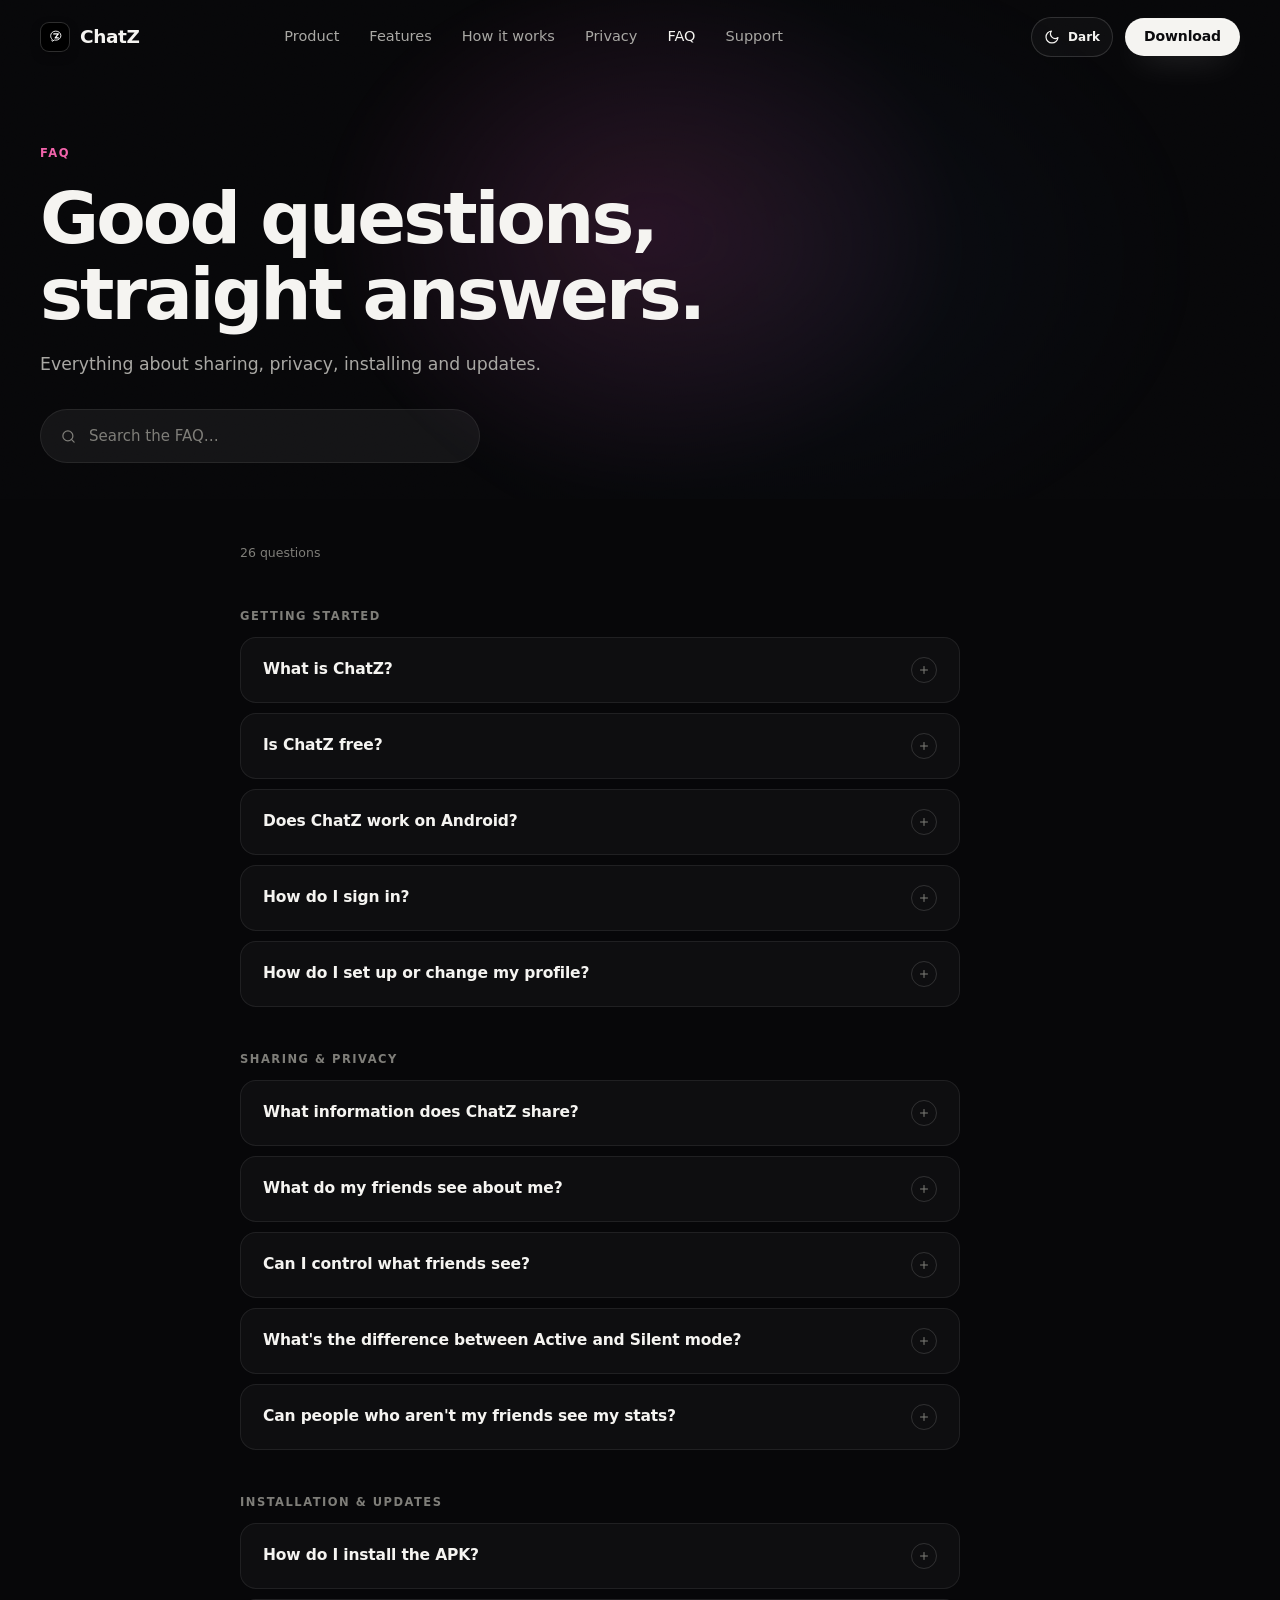
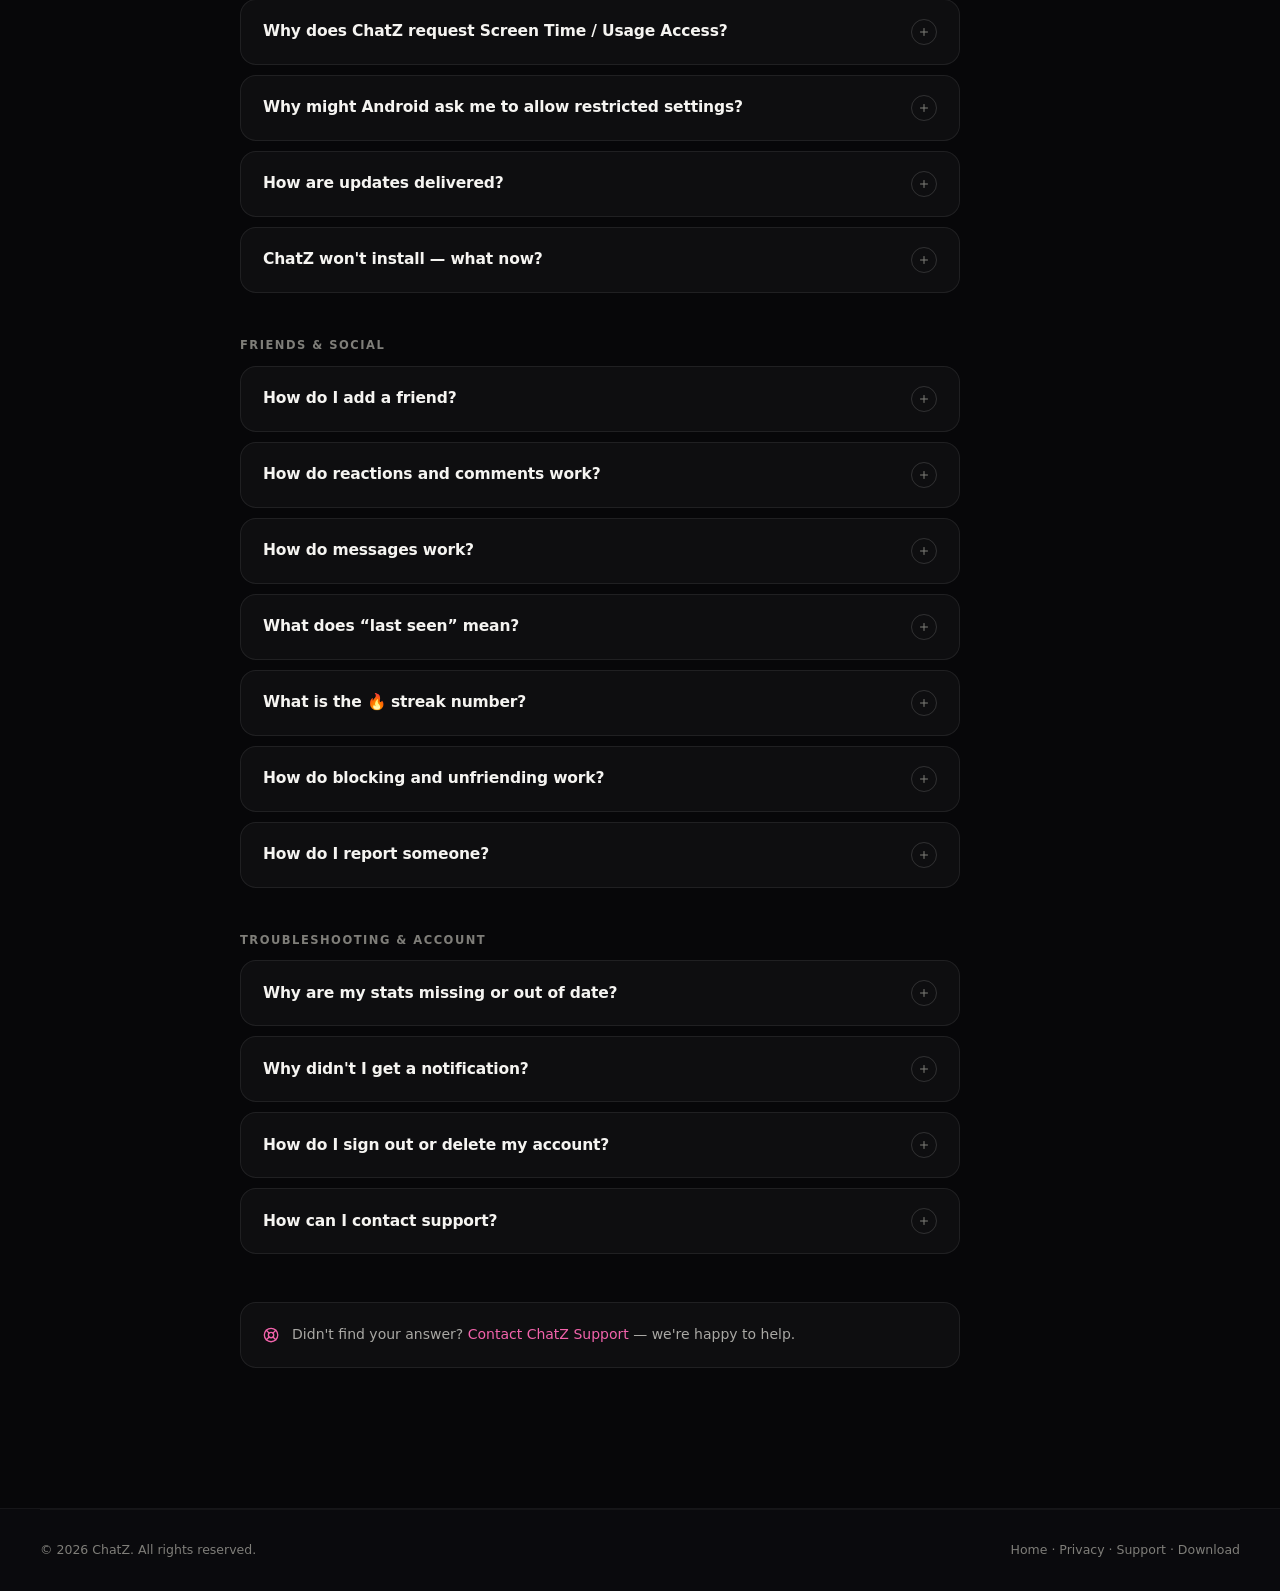
==== commit 9b941820: "Apply saved theme before page styles load" ====
--- a/faq.html
+++ b/faq.html
@@ -8,6 +8,17 @@
   <meta name="theme-color" content="#070709" />
   <link rel="icon" type="image/svg+xml" href="assets/favicon.svg" />
   <link rel="preload" href="assets/fonts/InterVariable.woff2" as="font" type="font/woff2" crossorigin />
+  <script>
+    (function () {
+      try {
+        var theme = localStorage.getItem("chatz-theme");
+        if (theme === "light" || theme === "dark") {
+          document.documentElement.setAttribute("data-theme", theme);
+          document.documentElement.style.colorScheme = theme;
+        }
+      } catch (e) {}
+    })();
+  </script>
   <link rel="stylesheet" href="css/styles.css" />
   <meta property="og:type" content="website" />
   <meta property="og:site_name" content="ChatZ" />
--- a/css/styles.css
+++ b/css/styles.css
@@ -1353,61 +1353,176 @@
 }
 
 
-/* ---------- Theme switch: light palette ---------- */
+/* ---------- Theme switch: complete light palette ---------- */
+html { color-scheme: dark; }
 html[data-theme="light"] {
   color-scheme: light;
-  --bg: #f7f6f8;
-  --bg-2: #efedf2;
-  --surface: rgba(28, 20, 32, 0.045);
-  --surface-2: rgba(28, 20, 32, 0.075);
-  --line: rgba(28, 20, 32, 0.11);
-  --line-2: rgba(28, 20, 32, 0.18);
-  --t1: #211923;
-  --t2: #5f5663;
-  --t3: #817684;
-  --accent: #c82d83;
-  --accent-deep: #b91f75;
-  --accent-soft: rgba(200, 45, 131, 0.1);
-  --accent-glow: rgba(200, 45, 131, 0.18);
-  --on-accent: #fff7fc;
-  --app-bg: #fff;
-  --app-card: rgba(28, 20, 32, 0.045);
-  --app-card-2: rgba(28, 20, 32, 0.075);
-  --app-line: rgba(28, 20, 32, 0.09);
+  --bg: #f8f7fa;
+  --bg-2: #f0edf4;
+  --surface: rgba(35, 24, 42, 0.045);
+  --surface-2: rgba(35, 24, 42, 0.075);
+  --line: rgba(35, 24, 42, 0.11);
+  --line-2: rgba(35, 24, 42, 0.19);
+  --t1: #241a29;
+  --t2: #5d5363;
+  --t3: #756a7b;
+  --accent: #b92375;
+  --accent-deep: #a81968;
+  --accent-soft: rgba(185, 35, 117, 0.09);
+  --accent-glow: rgba(185, 35, 117, 0.17);
+  --on-accent: #ffffff;
+  /* The product preview is a dark-mode app, independent of website theme. */
+  --app-bg: #0b0c10;
+  --app-card: rgba(255, 255, 255, 0.045);
+  --app-card-2: rgba(255, 255, 255, 0.07);
+  --app-line: rgba(255, 255, 255, 0.085);
 }
 html[data-theme="light"] body { background: var(--bg); color: var(--t1); }
-html[data-theme="light"] .nav { background: rgba(247, 246, 248, 0.86); border-color: var(--line); }
-html[data-theme="light"] .mobile-menu { background: rgba(247, 246, 248, 0.98); }
-html[data-theme="light"] .btn--white { background: #211923; color: #fff; }
-html[data-theme="light"] .btn--ghost { border-color: var(--line-2); color: var(--t1); }
-html[data-theme="light"] .hero__grid { opacity: .12; }
-html[data-theme="light"] .hero__noise { opacity: .025; }
-html[data-theme="light"] .hero__glow { opacity: .22; }
-html[data-theme="light"] .phone,
-html[data-theme="light"] .phone__screen { background: #fff; color: #211923; }
-html[data-theme="light"] .phone__screen { border-color: rgba(28, 20, 32, .12); }
-html[data-theme="light"] .nav__burger span { background: var(--t1); }
+html[data-theme="light"] .nav {
+  background: rgba(248, 247, 250, 0.9);
+  border-bottom-color: var(--line);
+}
+html[data-theme="light"] .nav.is-scrolled {
+  background: rgba(248, 247, 250, 0.88);
+  border-bottom-color: var(--line);
+}
+html[data-theme="light"] .mobile-menu {
+  background:
+    radial-gradient(60% 42% at 50% 0%, rgba(185, 35, 117, 0.07), transparent 70%),
+    rgba(248, 247, 250, 0.985);
+}
+html[data-theme="light"] .nav__links a:hover,
+html[data-theme="light"] .mobile-menu__links a:focus-visible {
+  background: rgba(35, 24, 42, 0.055);
+}
+html[data-theme="light"] .btn--white {
+  background: #241a29;
+  color: #fff;
+  box-shadow: 0 8px 24px -14px rgba(36, 26, 41, .42);
+}
+html[data-theme="light"] .btn--white:hover { background: #382641; }
+html[data-theme="light"] .btn--ghost {
+  background: rgba(35, 24, 42, 0.035);
+  border-color: var(--line-2);
+  color: var(--t1);
+}
+html[data-theme="light"] .btn--ghost:hover {
+  background: rgba(35, 24, 42, 0.075);
+  border-color: rgba(185, 35, 117, .35);
+}
+html[data-theme="light"] .btn--pink {
+  color: #fff;
+  background: linear-gradient(180deg, #cf3d91, #a81968);
+  box-shadow: 0 1px 0 rgba(255,255,255,.28) inset, 0 14px 34px -18px rgba(168,25,104,.42);
+}
+html[data-theme="light"] .hero__grid {
+  opacity: .32;
+  background-image:
+    linear-gradient(rgba(36, 26, 41, 0.055) 1px, transparent 1px),
+    linear-gradient(90deg, rgba(36, 26, 41, 0.055) 1px, transparent 1px);
+}
+html[data-theme="light"] .hero__noise { opacity: .012; }
+html[data-theme="light"] .hero__glow { opacity: .2; }
+html[data-theme="light"] .hero__line--accent {
+  background-image: linear-gradient(100deg, #a91f6c 0%, #c12c83 55%, #7b45b5 115%);
+}
+html[data-theme="light"] .hero-chip {
+  background: rgba(255, 255, 255, .9);
+  color: #5d5363;
+  border-color: rgba(35, 24, 42, .14);
+  box-shadow: 0 12px 32px -18px rgba(36, 26, 41, .3);
+}
+html[data-theme="light"] .hero-chip b { color: #241a29; }
+/* Keep the device frame and app UI faithful to the actual dark ChatZ app.
+   The website theme should never invert its mockup, icons, emoji or labels. */
+html[data-theme="light"] .phone {
+  background: linear-gradient(200deg, #26262c, #0e0e12 38%, #08080b 78%, #1c1c22);
+  border-color: rgba(255, 255, 255, .16);
+  color: #f5f4f1;
+  box-shadow: 0 2px 0 rgba(255,255,255,.06) inset, 0 60px 110px -48px rgba(0,0,0,.72), 0 34px 90px -42px var(--accent-glow);
+}
+html[data-theme="light"] .phone__screen {
+  background:
+    radial-gradient(120% 70% at 80% -10%, rgba(237,70,165,.1), transparent 55%),
+    radial-gradient(110% 60% at 12% 4%, rgba(90,143,239,.07), transparent 55%),
+    #0b0c10;
+  color: #f5f4f1;
+  border-color: rgba(255,255,255,.08);
+}
+html[data-theme="light"] .p-status,
+html[data-theme="light"] .p-status__icons { color: #e9e8e6; }
+html[data-theme="light"] .p-head__title { color: #f3f2f0; }
+html[data-theme="light"] .p-head__date,
+html[data-theme="light"] .p-today__label,
+html[data-theme="light"] .p-today__sub,
+html[data-theme="light"] .p-app__val,
+html[data-theme="light"] .p-friend__sub,
+html[data-theme="light"] .p-note { color: #a4a1aa; }
+html[data-theme="light"] .p-today__value,
+html[data-theme="light"] .p-friend__name { color: #f5f4f1; }
+html[data-theme="light"] .p-app,
+html[data-theme="light"] .p-cat { color: #d2d0d7; }
+html[data-theme="light"] .p-mode { background: rgba(255,255,255,.055); }
+html[data-theme="light"] .p-mode__opt { color: #aaa6b0; }
+html[data-theme="light"] .p-mode__opt.is-on { color: #fff; }
+html[data-theme="light"] .p-today {
+  background: linear-gradient(140deg, rgba(237,70,165,.12), rgba(255,255,255,.03) 60%);
+  border-color: rgba(237,70,165,.2);
+}
+html[data-theme="light"] .p-today__ring-bg,
+html[data-theme="light"] .p-app__bar,
+html[data-theme="light"] .pv-bar { background: rgba(255,255,255,.09); }
+html[data-theme="light"] .p-today__ring-bg { stroke: rgba(255,255,255,.12); }
+html[data-theme="light"] .p-tab { color: #92909a; }
+html[data-theme="light"] .p-tab--on { color: #f263ab; }
+html[data-theme="light"] .p-msg--in { color: #f5f4f1; }
 html[data-theme="light"] .doc__toc,
 html[data-theme="light"] .doc__body,
 html[data-theme="light"] .contact-card,
 html[data-theme="light"] .acc,
-html[data-theme="light"] .nf__card { background-color: var(--surface); }
+html[data-theme="light"] .nf__card {
+  background-color: var(--surface);
+  color: var(--t1);
+}
+html[data-theme="light"] .doc__body p,
+html[data-theme="light"] .doc__body li { color: var(--t2); }
+html[data-theme="light"] .doc__body a { color: var(--accent-deep); }
+html[data-theme="light"] .nav__burger span { background: var(--t1); }
+html[data-theme="light"] .brand__mark {
+  background: #241a29;
+  color: #fff;
+  border-color: rgba(36,26,41,.2);
+}
 html[data-theme="light"] .cursor { border-color: var(--accent); }
-html[data-theme="light"] .theme-toggle { color: var(--t1); border-color: var(--line-2); }
-@media (prefers-reduced-motion: reduce) {
-  html[data-theme] *, html[data-theme] *::before, html[data-theme] *::after { transition-duration: 0.01ms !important; }
+html[data-theme="light"] .theme-toggle {
+  color: #392342;
+  background: rgba(255,255,255,.82);
+  border-color: rgba(57,35,66,.22);
+}
+html[data-theme="light"] .theme-toggle:hover {
+  color: #92195b;
+  background: rgba(185,35,117,.09);
+  border-color: #b92375;
 }
 .theme-toggle {
   display: inline-flex; align-items: center; justify-content: center; gap: 8px;
-  min-height: 38px; padding: 0 12px; border: 1px solid var(--line-2);
+  min-height: 40px; padding: 0 12px; border: 1px solid var(--line-2);
   border-radius: 999px; color: var(--t1); background: var(--surface);
-  font-size: 12px; font-weight: 600; white-space: nowrap;
+  font-size: 12px; font-weight: 650; white-space: nowrap;
   transition: color var(--t-fast) var(--ease), background var(--t-fast) var(--ease), border-color var(--t-fast) var(--ease), transform var(--t-fast) var(--ease);
+  flex: none;
 }
 .theme-toggle:hover { border-color: var(--accent); background: var(--accent-soft); }
 .theme-toggle:active { transform: scale(.97); }
-.theme-toggle svg { width: 15px; height: 15px; }
+.theme-toggle svg { width: 16px; height: 16px; flex: none; }
+.theme-toggle__label { line-height: 1; }
 @media (max-width: 640px) {
-  .theme-toggle { min-width: 38px; width: 38px; padding: 0; }
+  .theme-toggle { min-width: 40px; width: 40px; min-height: 40px; padding: 0; }
   .theme-toggle__label { display: none; }
-}
+  .nav__actions { gap: 8px; }
+}
+@media (prefers-reduced-motion: reduce) {
+  html[data-theme] *, html[data-theme] *::before, html[data-theme] *::after {
+    transition-duration: 0.01ms !important;
+  }
+}
